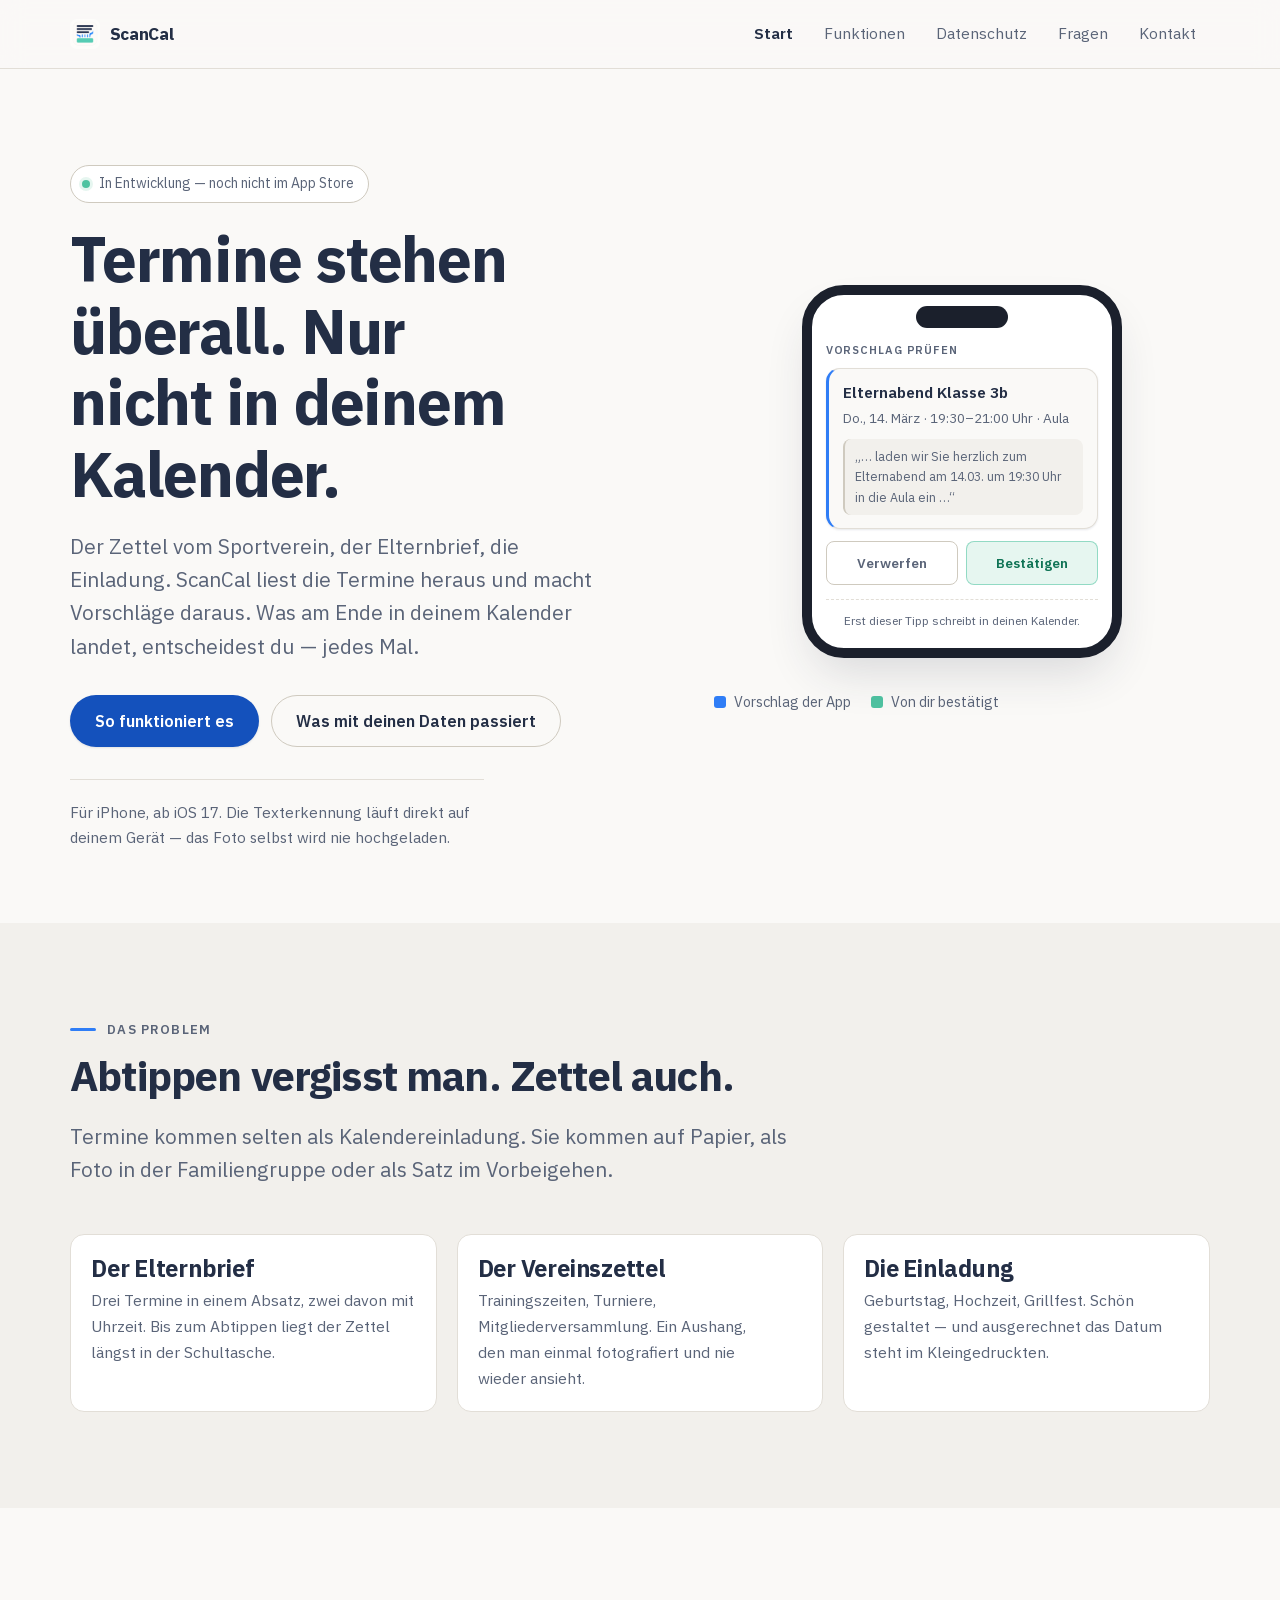
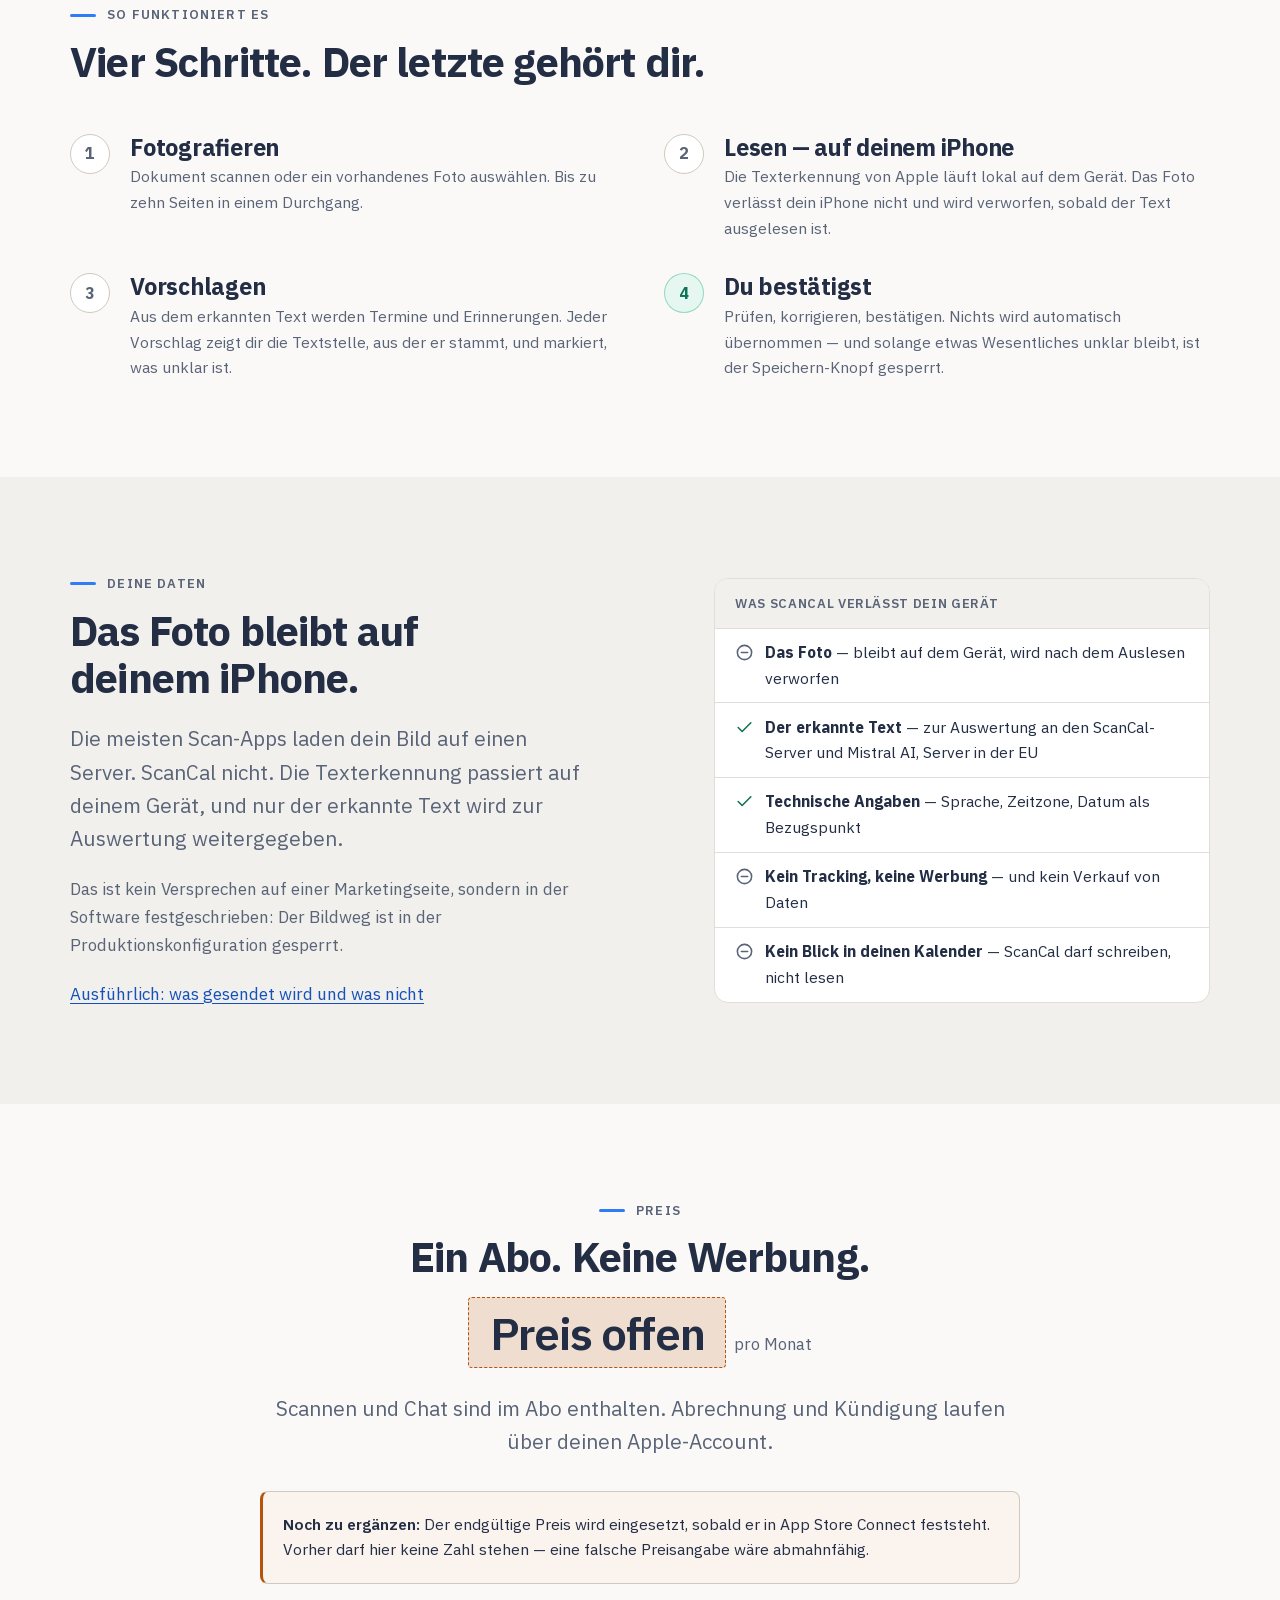
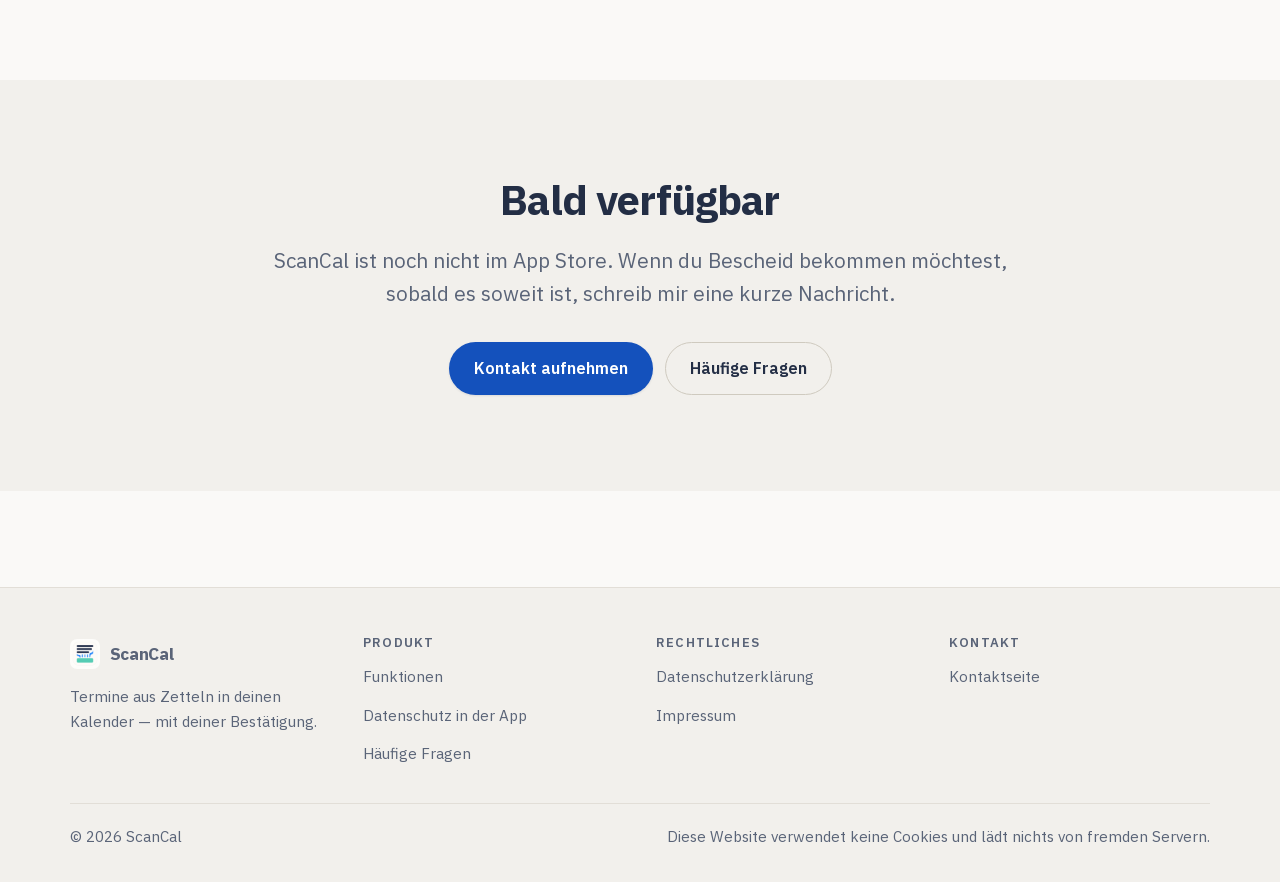
==== index.html @ 50efa235 "Website für ScanCal: Produktseiten, Datenschutz, Impressum Co-Authored-By: Claude Opus 5 <noreply@an" ====
<!DOCTYPE html>
<html lang="de">
<head>
<meta charset="utf-8">
<meta name="viewport" content="width=device-width, initial-scale=1">
<title>ScanCal — Termine abfotografieren, du bestätigst</title>
<meta name="description" content="ScanCal liest Termine aus Elternbriefen, Vereinszetteln und Einladungen — und schlägt sie dir vor. In den Kalender kommt nur, was du selbst bestätigst. Das Foto verlässt dein iPhone nicht.">
<meta name="theme-color" content="#faf9f7" media="(prefers-color-scheme: light)">
<meta name="theme-color" content="#12161f" media="(prefers-color-scheme: dark)">
<link rel="canonical" href="https://luis-mah.github.io/scancal-web/">
<link rel="icon" href="assets/img/favicon-32.png" sizes="32x32">
<link rel="apple-touch-icon" href="assets/img/logo-180.png">
<link rel="preload" href="assets/fonts/ibm-plex-sans-400.woff2" as="font" type="font/woff2" crossorigin>
<link rel="preload" href="assets/fonts/ibm-plex-sans-700.woff2" as="font" type="font/woff2" crossorigin>
<link rel="stylesheet" href="assets/css/style.css">
<meta property="og:type" content="website">
<meta property="og:locale" content="de_DE">
<meta property="og:site_name" content="ScanCal">
<meta property="og:title" content="ScanCal — Termine abfotografieren, du bestätigst">
<meta property="og:description" content="Termine aus Zetteln in deinen Kalender. Die Texterkennung läuft auf deinem iPhone, das Foto verlässt das Gerät nicht.">
<meta property="og:image" content="https://luis-mah.github.io/scancal-web/assets/img/logo-512.png">
<meta name="twitter:card" content="summary">
</head>
<body>
<a class="skip-link" href="#inhalt">Zum Inhalt springen</a>

<header class="site-header">
  <div class="wrap site-header__inner">
    <a class="brand" href="index.html">
      <img src="assets/img/logo-180.png" width="30" height="30" alt="">
      ScanCal
    </a>
    <button class="nav-toggle" type="button" aria-expanded="false" aria-controls="hauptnavigation">
      <span class="visually-hidden">Menü öffnen</span>
      <svg class="icon-open" viewBox="0 0 24 24" fill="none" stroke="currentColor" stroke-width="2" stroke-linecap="round" aria-hidden="true"><path d="M4 7h16M4 12h16M4 17h16"/></svg>
      <svg class="icon-close" viewBox="0 0 24 24" fill="none" stroke="currentColor" stroke-width="2" stroke-linecap="round" aria-hidden="true"><path d="M6 6l12 12M18 6L6 18"/></svg>
    </button>
    <nav class="nav" id="hauptnavigation" aria-label="Hauptnavigation">
      <a href="index.html" aria-current="page">Start</a>
      <a href="funktionen.html">Funktionen</a>
      <a href="datenschutz-in-der-app.html">Datenschutz</a>
      <a href="faq.html">Fragen</a>
      <a href="kontakt.html">Kontakt</a>
    </nav>
  </div>
</header>

<main id="inhalt">

  <!-- Held -->
  <section class="hero">
    <div class="wrap hero__grid">
      <div>
        <p class="status"><span class="status__dot"></span> In Entwicklung — noch nicht im App&nbsp;Store</p>
        <h1>Termine stehen überall. Nur nicht in deinem Kalender.</h1>
        <p class="lede">
          Der Zettel vom Sportverein, der Elternbrief, die Einladung. ScanCal liest die
          Termine heraus und macht Vorschläge daraus. Was am Ende in deinem Kalender
          landet, entscheidest du — jedes Mal.
        </p>
        <div class="btn-row" style="margin-top: var(--space-md);">
          <a class="btn btn--primary" href="funktionen.html">So funktioniert es</a>
          <a class="btn btn--ghost" href="datenschutz-in-der-app.html">Was mit deinen Daten passiert</a>
        </div>
        <p class="hero__note">
          Für iPhone, ab iOS&nbsp;17. Die Texterkennung läuft direkt auf deinem Gerät —
          das Foto selbst wird nie hochgeladen.
        </p>
      </div>

      <!-- Gerätevorschau: als HTML gebaut, damit sie in jeder Auflösung scharf
           bleibt, im Dunkelmodus mitgeht und keine Bilddatei kostet. -->
      <div>
        <div class="device" role="img" aria-label="Vorschau der App: ScanCal schlägt den Termin „Elternabend Klasse 3b“ am 14. März um 19:30 Uhr vor. Darunter die Textstelle aus dem Dokument und zwei Schaltflächen zum Verwerfen oder Bestätigen.">
          <div class="device__notch" aria-hidden="true"></div>
          <p class="device__label">Vorschlag prüfen</p>
          <div class="suggest">
            <p class="suggest__title">Elternabend Klasse 3b</p>
            <p class="suggest__meta">Do., 14. März · 19:30–21:00 Uhr · Aula</p>
            <p class="suggest__source">„… laden wir Sie herzlich zum Elternabend am 14.03. um 19:30 Uhr in die Aula ein …“</p>
          </div>
          <div class="device__actions" aria-hidden="true">
            <span class="device__btn">Verwerfen</span>
            <span class="device__btn device__btn--confirm">Bestätigen</span>
          </div>
          <p class="device__caption">Erst dieser Tipp schreibt in deinen Kalender.</p>
        </div>

        <ul class="legend">
          <li><span class="swatch swatch--blue" aria-hidden="true"></span> Vorschlag der App</li>
          <li><span class="swatch swatch--teal" aria-hidden="true"></span> Von dir bestätigt</li>
        </ul>
      </div>
    </div>
  </section>

  <!-- Problem -->
  <section class="section section--sunken">
    <div class="wrap">
      <p class="eyebrow">Das Problem</p>
      <h2>Abtippen vergisst man. Zettel auch.</h2>
      <p class="lede" style="margin-top: var(--space-sm);">
        Termine kommen selten als Kalendereinladung. Sie kommen auf Papier, als Foto in
        der Familiengruppe oder als Satz im Vorbeigehen.
      </p>

      <div class="grid reveal" style="margin-top: var(--space-lg);">
        <article class="card">
          <h3>Der Elternbrief</h3>
          <p>Drei Termine in einem Absatz, zwei davon mit Uhrzeit. Bis zum Abtippen liegt der Zettel längst in der Schultasche.</p>
        </article>
        <article class="card">
          <h3>Der Vereinszettel</h3>
          <p>Trainingszeiten, Turniere, Mitgliederversammlung. Ein Aushang, den man einmal fotografiert und nie wieder ansieht.</p>
        </article>
        <article class="card">
          <h3>Die Einladung</h3>
          <p>Geburtstag, Hochzeit, Grillfest. Schön gestaltet — und ausgerechnet das Datum steht im Kleingedruckten.</p>
        </article>
      </div>
    </div>
  </section>

  <!-- Ablauf -->
  <section class="section">
    <div class="wrap">
      <p class="eyebrow">So funktioniert es</p>
      <h2>Vier Schritte. Der letzte gehört dir.</h2>

      <ol class="steps reveal" style="margin-top: var(--space-lg);">
        <li>
          <div>
            <h3>Fotografieren</h3>
            <p>Dokument scannen oder ein vorhandenes Foto auswählen. Bis zu zehn Seiten in einem Durchgang.</p>
          </div>
        </li>
        <li>
          <div>
            <h3>Lesen — auf deinem iPhone</h3>
            <p>Die Texterkennung von Apple läuft lokal auf dem Gerät. Das Foto verlässt dein iPhone nicht und wird verworfen, sobald der Text ausgelesen ist.</p>
          </div>
        </li>
        <li>
          <div>
            <h3>Vorschlagen</h3>
            <p>Aus dem erkannten Text werden Termine und Erinnerungen. Jeder Vorschlag zeigt dir die Textstelle, aus der er stammt, und markiert, was unklar ist.</p>
          </div>
        </li>
        <li>
          <div>
            <h3>Du bestätigst</h3>
            <p>Prüfen, korrigieren, bestätigen. Nichts wird automatisch übernommen — und solange etwas Wesentliches unklar bleibt, ist der Speichern-Knopf gesperrt.</p>
          </div>
        </li>
      </ol>
    </div>
  </section>

  <!-- Datenschutz-Kern -->
  <section class="section section--sunken">
    <div class="wrap hero__grid">
      <div>
        <p class="eyebrow">Deine Daten</p>
        <h2>Das Foto bleibt auf deinem iPhone.</h2>
        <div class="stack" style="margin-top: var(--space-sm);">
          <p class="lede">
            Die meisten Scan-Apps laden dein Bild auf einen Server. ScanCal nicht. Die
            Texterkennung passiert auf deinem Gerät, und nur der erkannte Text wird zur
            Auswertung weitergegeben.
          </p>
          <p style="color: var(--ink-soft);">
            Das ist kein Versprechen auf einer Marketingseite, sondern in der Software
            festgeschrieben: Der Bildweg ist in der Produktionskonfiguration gesperrt.
          </p>
          <p><a href="datenschutz-in-der-app.html">Ausführlich: was gesendet wird und was nicht</a></p>
        </div>
      </div>

      <div class="datalist reveal">
        <p class="datalist__head">Was ScanCal verlässt dein Gerät</p>
        <ul>
          <li><svg class="no" viewBox="0 0 24 24" fill="none" stroke="currentColor" stroke-width="2" stroke-linecap="round" aria-hidden="true"><circle cx="12" cy="12" r="9"/><path d="M8 12h8"/></svg>
            <span><strong>Das Foto</strong> — bleibt auf dem Gerät, wird nach dem Auslesen verworfen</span></li>
          <li><svg class="yes" viewBox="0 0 24 24" fill="none" stroke="currentColor" stroke-width="2" stroke-linecap="round" stroke-linejoin="round" aria-hidden="true"><path d="M20 6L9 17l-5-5"/></svg>
            <span><strong>Der erkannte Text</strong> — zur Auswertung an den ScanCal-Server und Mistral&nbsp;AI, Server in der EU</span></li>
          <li><svg class="yes" viewBox="0 0 24 24" fill="none" stroke="currentColor" stroke-width="2" stroke-linecap="round" stroke-linejoin="round" aria-hidden="true"><path d="M20 6L9 17l-5-5"/></svg>
            <span><strong>Technische Angaben</strong> — Sprache, Zeitzone, Datum als Bezugspunkt</span></li>
          <li><svg class="no" viewBox="0 0 24 24" fill="none" stroke="currentColor" stroke-width="2" stroke-linecap="round" aria-hidden="true"><circle cx="12" cy="12" r="9"/><path d="M8 12h8"/></svg>
            <span><strong>Kein Tracking, keine Werbung</strong> — und kein Verkauf von Daten</span></li>
          <li><svg class="no" viewBox="0 0 24 24" fill="none" stroke="currentColor" stroke-width="2" stroke-linecap="round" aria-hidden="true"><circle cx="12" cy="12" r="9"/><path d="M8 12h8"/></svg>
            <span><strong>Kein Blick in deinen Kalender</strong> — ScanCal darf schreiben, nicht lesen</span></li>
        </ul>
      </div>
    </div>
  </section>

  <!-- Preis -->
  <section class="section">
    <div class="wrap wrap--narrow" style="text-align: center;">
      <p class="eyebrow" style="justify-content: center;">Preis</p>
      <h2>Ein Abo. Keine Werbung.</h2>
      <div class="price" style="justify-content: center;">
        <span class="price__amount"><span class="ph">Preis&nbsp;offen</span></span>
        <span class="price__period">pro Monat</span>
      </div>
      <p class="lede" style="margin-inline: auto;">
        Scannen und Chat sind im Abo enthalten. Abrechnung und Kündigung laufen über
        deinen Apple-Account.
      </p>
      <div class="callout callout--todo" style="margin-top: var(--space-md); text-align: left;">
        <strong>Noch zu ergänzen:</strong> Der endgültige Preis wird eingesetzt, sobald er
        in App&nbsp;Store Connect feststeht. Vorher darf hier keine Zahl stehen —
        eine falsche Preisangabe wäre abmahnfähig.
      </div>
    </div>
  </section>

  <!-- Abschluss -->
  <section class="section section--sunken">
    <div class="wrap wrap--narrow" style="text-align: center;">
      <h2>Bald verfügbar</h2>
      <p class="lede" style="margin: var(--space-sm) auto 0;">
        ScanCal ist noch nicht im App&nbsp;Store. Wenn du Bescheid bekommen möchtest,
        sobald es soweit ist, schreib mir eine kurze Nachricht.
      </p>
      <div class="btn-row" style="justify-content: center; margin-top: var(--space-md);">
        <a class="btn btn--primary" href="kontakt.html">Kontakt aufnehmen</a>
        <a class="btn btn--ghost" href="faq.html">Häufige Fragen</a>
      </div>
    </div>
  </section>

</main>

<footer class="site-footer">
  <div class="wrap">
    <div class="site-footer__grid">
      <div>
        <a class="brand" href="index.html">
          <img src="assets/img/logo-180.png" width="30" height="30" alt="">
          ScanCal
        </a>
        <p style="margin-top: var(--space-2xs); color: var(--ink-soft); max-width: 32ch;">
          Termine aus Zetteln in deinen Kalender — mit deiner Bestätigung.
        </p>
      </div>
      <div>
        <h2>Produkt</h2>
        <ul>
          <li><a href="funktionen.html">Funktionen</a></li>
          <li><a href="datenschutz-in-der-app.html">Datenschutz in der App</a></li>
          <li><a href="faq.html">Häufige Fragen</a></li>
        </ul>
      </div>
      <div>
        <h2>Rechtliches</h2>
        <ul>
          <li><a href="datenschutz.html">Datenschutzerklärung</a></li>
          <li><a href="impressum.html">Impressum</a></li>
        </ul>
      </div>
      <div>
        <h2>Kontakt</h2>
        <ul>
          <li><a href="kontakt.html">Kontaktseite</a></li>
        </ul>
      </div>
    </div>
    <div class="site-footer__base">
      <p>© 2026 ScanCal</p>
      <p>Diese Website verwendet keine Cookies und lädt nichts von fremden Servern.</p>
    </div>
  </div>
</footer>

<script src="assets/js/site.js" defer></script>
</body>
</html>
---- assets/css/style.css ----
/* ==========================================================================
   ScanCal — Designsystem
   --------------------------------------------------------------------------
   Farben stammen aus dem App-Icon, nicht aus einer generischen Palette:
   Papierweiß, Tinten-Navy, Scan-Blau, Bestätigt-Türkis.

   Bedeutungssystem, das sich durch die ganze Seite zieht:
     BLAU   = was die Maschine vorschlägt
     TÜRKIS = was du bestätigt hast

   Alle Kontraste sind gegen WCAG 2.1 AA gerechnet. Logo-Blau (3,71:1) und
   Logo-Türkis (2,07:1) bestehen als Textfarbe NICHT — dafür gibt es die
   eigenen `-ink`-Token. Die Logo-Farben bleiben Flächen und Grafik.
   ========================================================================== */

/* --- Schrift: selbst gehostet, damit keine Anfrage an Dritte entsteht ----- */
@font-face {
  font-family: "IBM Plex Sans";
  font-style: normal;
  font-weight: 400;
  font-display: swap;
  src: url("../fonts/ibm-plex-sans-400.woff2") format("woff2");
}
@font-face {
  font-family: "IBM Plex Sans";
  font-style: normal;
  font-weight: 600;
  font-display: swap;
  src: url("../fonts/ibm-plex-sans-600.woff2") format("woff2");
}
@font-face {
  font-family: "IBM Plex Sans";
  font-style: normal;
  font-weight: 700;
  font-display: swap;
  src: url("../fonts/ibm-plex-sans-700.woff2") format("woff2");
}

/* --- Token ---------------------------------------------------------------- */
:root {
  --paper: #faf9f7;
  --paper-raised: #ffffff;
  --paper-sunken: #f2f0ec;
  --ink: #232e45;
  --ink-soft: #5a6478;
  --line: #e2ded7;
  --line-strong: #cfcabf;

  --blue: #2f7df6;
  --blue-ink: #1451bc;
  --blue-wash: #eaf1fe;
  --teal: #4fc3a1;
  --teal-ink: #0f7355;
  --teal-wash: #e6f6f0;

  --focus: #1451bc;
  --shadow-sm: 0 1px 2px rgb(35 46 69 / 0.06), 0 1px 3px rgb(35 46 69 / 0.05);
  --shadow-md: 0 4px 12px rgb(35 46 69 / 0.07), 0 2px 4px rgb(35 46 69 / 0.04);
  --shadow-lg: 0 24px 48px -12px rgb(35 46 69 / 0.16);

  /* Großzügige Abstände (Dichte 3/10) */
  --space-2xs: 0.5rem;
  --space-xs: 0.75rem;
  --space-sm: 1.25rem;
  --space-md: 2rem;
  --space-lg: 3rem;
  --space-xl: 4.5rem;
  --space-2xl: 6rem;
  --space-3xl: 8rem;

  --radius-sm: 8px;
  --radius-md: 14px;
  --radius-lg: 22px;
  --radius-full: 999px;

  --measure: 62ch;
  --container: 1140px;
  --ease: cubic-bezier(0.2, 0.6, 0.25, 1);
}

@media (prefers-color-scheme: dark) {
  :root {
    --paper: #12161f;
    --paper-raised: #1a1f2b;
    --paper-sunken: #0d1017;
    --ink: #e8eaf0;
    --ink-soft: #a2aab8;
    --line: #2a3140;
    --line-strong: #3a4356;

    --blue: #6ba5ff;
    --blue-ink: #9cc2ff;
    --blue-wash: #17263f;
    --teal: #4fc3a1;
    --teal-ink: #6fd7b8;
    --teal-wash: #102b24;

    --focus: #9cc2ff;
    --shadow-sm: 0 1px 2px rgb(0 0 0 / 0.4);
    --shadow-md: 0 4px 12px rgb(0 0 0 / 0.45);
    --shadow-lg: 0 24px 48px -12px rgb(0 0 0 / 0.6);
  }
}

/* --- Grundlagen ----------------------------------------------------------- */
*,
*::before,
*::after { box-sizing: border-box; }

html {
  -webkit-text-size-adjust: 100%;
  scroll-behavior: smooth;
  scroll-padding-top: 5.5rem;
}

body {
  margin: 0;
  background: var(--paper);
  color: var(--ink);
  font-family: "IBM Plex Sans", ui-sans-serif, system-ui, -apple-system, "Segoe UI", sans-serif;
  font-size: 1.0625rem;
  line-height: 1.65;
  font-feature-settings: "kern", "liga";
  -webkit-font-smoothing: antialiased;
  overflow-x: hidden;
}

img { max-width: 100%; height: auto; display: block; }

h1, h2, h3, h4 {
  margin: 0;
  line-height: 1.15;
  letter-spacing: -0.02em;
  font-weight: 700;
  text-wrap: balance;
  /* Deutsche Komposita wie „Datenschutzerklärung“ sind länger als eine
     schmale Spalte. Ohne Trennung entstünde waagerechtes Scrollen.
     Die Sprache steht im html-Element, daher trennt der Browser korrekt. */
  overflow-wrap: break-word;
  hyphens: auto;
}

h1 { font-size: clamp(2.25rem, 1.4rem + 3.6vw, 3.9rem); }
h2 { font-size: clamp(1.75rem, 1.2rem + 2.2vw, 2.6rem); }
h3 { font-size: clamp(1.2rem, 1.05rem + 0.7vw, 1.45rem); letter-spacing: -0.01em; }

p { margin: 0; text-wrap: pretty; }

a {
  color: var(--blue-ink);
  text-decoration-thickness: 1px;
  text-underline-offset: 0.2em;
}
a:hover { text-decoration-thickness: 2px; }

/* Sichtbarer Fokus für Tastaturbedienung — niemals entfernen. */
:focus-visible {
  outline: 3px solid var(--focus);
  outline-offset: 3px;
  border-radius: 4px;
}

::selection { background: var(--blue-wash); color: var(--ink); }

/* --- Layout --------------------------------------------------------------- */
.wrap {
  width: min(100% - 2.5rem, var(--container));
  margin-inline: auto;
}
.wrap--narrow { width: min(100% - 2.5rem, 760px); }

.section { padding-block: var(--space-2xl); }
.section--tight { padding-block: var(--space-xl); }
.section--sunken { background: var(--paper-sunken); }

.lede {
  font-size: clamp(1.125rem, 1.03rem + 0.45vw, 1.3rem);
  color: var(--ink-soft);
  max-width: var(--measure);
  line-height: 1.6;
}

.stack > * + * { margin-top: var(--space-sm); }
.stack-lg > * + * { margin-top: var(--space-md); }

/* Augenmarke: die Linien aus dem App-Icon als Abschnittsmarkierung */
.eyebrow {
  display: flex;
  align-items: center;
  gap: 0.7rem;
  font-size: 0.8125rem;
  font-weight: 600;
  letter-spacing: 0.09em;
  text-transform: uppercase;
  color: var(--ink-soft);
  margin-bottom: var(--space-xs);
}
.eyebrow::before {
  content: "";
  width: 26px;
  height: 3px;
  border-radius: 2px;
  background: var(--blue);
  flex: none;
}

/* --- Kopfzeile ------------------------------------------------------------ */
.site-header {
  position: sticky;
  top: 0;
  z-index: 50;
  background: color-mix(in srgb, var(--paper) 86%, transparent);
  backdrop-filter: saturate(1.6) blur(12px);
  border-bottom: 1px solid var(--line);
}

.site-header__inner {
  display: flex;
  align-items: center;
  justify-content: space-between;
  gap: var(--space-sm);
  min-height: 4.25rem;
}

.brand {
  display: inline-flex;
  align-items: center;
  gap: 0.6rem;
  font-weight: 700;
  font-size: 1.075rem;
  letter-spacing: -0.02em;
  color: var(--ink);
  text-decoration: none;
}
.brand img { width: 30px; height: 30px; border-radius: 7px; }

.nav { display: flex; align-items: center; gap: 0.25rem; }

.nav a {
  display: inline-flex;
  align-items: center;
  min-height: 44px;
  padding-inline: 0.85rem;
  border-radius: var(--radius-sm);
  color: var(--ink-soft);
  font-size: 0.975rem;
  font-weight: 500;
  text-decoration: none;
  transition: color 180ms var(--ease), background-color 180ms var(--ease);
}
.nav a:hover { color: var(--ink); background: var(--paper-sunken); }
.nav a[aria-current="page"] { color: var(--ink); font-weight: 600; }

.nav-toggle {
  display: none;
  align-items: center;
  justify-content: center;
  width: 44px;
  height: 44px;
  border: 1px solid var(--line-strong);
  border-radius: var(--radius-sm);
  background: transparent;
  color: var(--ink);
  cursor: pointer;
}
.nav-toggle svg { width: 22px; height: 22px; }
.nav-toggle .icon-close { display: none; }
.nav-toggle[aria-expanded="true"] .icon-close { display: block; }
.nav-toggle[aria-expanded="true"] .icon-open { display: none; }

@media (max-width: 820px) {
  .nav-toggle { display: inline-flex; }
  .nav {
    position: absolute;
    inset-inline: 0;
    top: 100%;
    flex-direction: column;
    align-items: stretch;
    gap: 0;
    padding: var(--space-2xs) 1.25rem var(--space-sm);
    background: var(--paper);
    border-bottom: 1px solid var(--line);
    box-shadow: var(--shadow-md);
  }
  .nav[hidden] { display: none; }
  .nav a { min-height: 48px; padding-inline: 0.75rem; font-size: 1.05rem; }
}

/* --- Schaltflächen -------------------------------------------------------- */
.btn {
  display: inline-flex;
  align-items: center;
  justify-content: center;
  gap: 0.5rem;
  min-height: 48px;
  padding: 0.75rem 1.5rem;
  border: 1px solid transparent;
  border-radius: var(--radius-full);
  font: inherit;
  font-weight: 600;
  font-size: 1rem;
  text-decoration: none;
  cursor: pointer;
  transition: transform 180ms var(--ease), background-color 180ms var(--ease),
              border-color 180ms var(--ease), box-shadow 180ms var(--ease);
}
.btn:active { transform: translateY(1px); }

.btn--primary {
  background: var(--blue-ink);
  color: #fff;
  box-shadow: var(--shadow-sm);
}
.btn--primary:hover {
  background: color-mix(in srgb, var(--blue-ink) 88%, #000);
  box-shadow: var(--shadow-md);
}
@media (prefers-color-scheme: dark) {
  .btn--primary { background: var(--blue); color: #0d1017; }
  .btn--primary:hover { background: color-mix(in srgb, var(--blue) 88%, #fff); }
}

.btn--ghost {
  background: transparent;
  color: var(--ink);
  border-color: var(--line-strong);
}
.btn--ghost:hover { background: var(--paper-sunken); border-color: var(--ink-soft); }

.btn-row {
  display: flex;
  flex-wrap: wrap;
  gap: var(--space-xs);
  align-items: center;
}

/* --- Statusmarke (ehrlich: noch nicht im Store) --------------------------- */
.status {
  display: inline-flex;
  align-items: center;
  gap: 0.55rem;
  padding: 0.4rem 0.9rem 0.4rem 0.7rem;
  border: 1px solid var(--line-strong);
  border-radius: var(--radius-full);
  background: var(--paper-raised);
  font-size: 0.875rem;
  font-weight: 500;
  color: var(--ink-soft);
}
.status__dot {
  width: 8px;
  height: 8px;
  border-radius: 50%;
  background: var(--teal);
  flex: none;
  box-shadow: 0 0 0 3px var(--teal-wash);
}

/* --- Held ----------------------------------------------------------------- */
.hero { padding-block: var(--space-2xl) var(--space-xl); }

.hero__grid {
  display: grid;
  gap: var(--space-xl);
  align-items: center;
}
@media (min-width: 940px) {
  .hero__grid { grid-template-columns: 1.05fr 0.95fr; gap: var(--space-2xl); }
}

.hero h1 { margin-block: var(--space-sm) var(--space-sm); }

.hero__note {
  margin-top: var(--space-md);
  padding-top: var(--space-sm);
  border-top: 1px solid var(--line);
  font-size: 0.95rem;
  color: var(--ink-soft);
  max-width: 46ch;
}

/* --- Gerätevorschau: echtes HTML statt Bilddatei -------------------------- */
.device {
  position: relative;
  width: min(320px, 100%);
  margin-inline: auto;
  border: 10px solid #1b202c;
  border-radius: 42px;
  background: var(--paper-raised);
  box-shadow: var(--shadow-lg);
  overflow: hidden;
  padding: 0.9rem 0.85rem 1.1rem;
}
@media (prefers-color-scheme: dark) {
  .device { border-color: #2c3444; }
}

.device__notch {
  width: 92px;
  height: 22px;
  margin: -0.2rem auto 0.85rem;
  border-radius: var(--radius-full);
  background: #1b202c;
}
@media (prefers-color-scheme: dark) { .device__notch { background: #2c3444; } }

.device__label {
  font-size: 0.7rem;
  font-weight: 600;
  letter-spacing: 0.08em;
  text-transform: uppercase;
  color: var(--ink-soft);
  margin-bottom: 0.5rem;
}

/* Vorschlagskarte – Blau = Maschinenvorschlag */
.suggest {
  border: 1px solid var(--line);
  border-left: 3px solid var(--blue);
  border-radius: var(--radius-md);
  background: var(--paper);
  padding: 0.85rem 0.9rem;
  box-shadow: var(--shadow-sm);
}
.suggest__title { font-weight: 600; font-size: 0.975rem; line-height: 1.35; }
.suggest__meta {
  font-size: 0.85rem;
  color: var(--ink-soft);
  margin-top: 0.2rem;
}
.suggest__source {
  margin-top: 0.6rem;
  padding: 0.45rem 0.6rem;
  border-radius: var(--radius-sm);
  background: var(--paper-sunken);
  font-size: 0.78rem;
  color: var(--ink-soft);
  border-left: 2px solid var(--line-strong);
}

.device__actions {
  display: flex;
  gap: 0.5rem;
  margin-top: 0.75rem;
}
.device__btn {
  flex: 1;
  text-align: center;
  padding: 0.6rem 0.5rem;
  border-radius: var(--radius-sm);
  font-size: 0.85rem;
  font-weight: 600;
  border: 1px solid var(--line-strong);
  color: var(--ink-soft);
}
/* Türkis = bestätigt */
.device__btn--confirm {
  background: var(--teal-wash);
  border-color: color-mix(in srgb, var(--teal) 55%, transparent);
  color: var(--teal-ink);
}

.device__caption {
  margin-top: 0.85rem;
  padding-top: 0.7rem;
  border-top: 1px dashed var(--line);
  font-size: 0.75rem;
  color: var(--ink-soft);
  text-align: center;
}

/* --- Legende zum Farbsystem ----------------------------------------------- */
.legend {
  display: flex;
  flex-wrap: wrap;
  gap: var(--space-sm);
  margin-top: var(--space-md);
  padding: 0;
  list-style: none;
}
.legend li {
  display: flex;
  align-items: center;
  gap: 0.5rem;
  font-size: 0.9rem;
  color: var(--ink-soft);
}
.legend .swatch {
  width: 12px;
  height: 12px;
  border-radius: 3px;
  flex: none;
}
.legend .swatch--blue { background: var(--blue); }
.legend .swatch--teal { background: var(--teal); }

/* --- Karten & Raster ------------------------------------------------------ */
.grid {
  display: grid;
  gap: var(--space-sm);
  grid-template-columns: repeat(auto-fit, minmax(min(100%, 270px), 1fr));
}

.card {
  padding: var(--space-sm);
  border: 1px solid var(--line);
  border-radius: var(--radius-md);
  background: var(--paper-raised);
}
.card h3 { margin-bottom: 0.4rem; }
.card p { color: var(--ink-soft); font-size: 0.975rem; }

.card__icon {
  width: 40px;
  height: 40px;
  display: grid;
  place-items: center;
  border-radius: var(--radius-sm);
  background: var(--blue-wash);
  color: var(--blue-ink);
  margin-bottom: var(--space-xs);
}
.card__icon svg { width: 21px; height: 21px; }

/* --- Ablauf in Schritten -------------------------------------------------- */
.steps {
  list-style: none;
  padding: 0;
  margin: 0;
  display: grid;
  gap: var(--space-md);
  counter-reset: step;
}
@media (min-width: 760px) {
  .steps { grid-template-columns: repeat(2, 1fr); gap: var(--space-md) var(--space-lg); }
}

.steps li {
  counter-increment: step;
  display: grid;
  grid-template-columns: auto 1fr;
  gap: var(--space-sm);
  align-items: start;
}
.steps li::before {
  content: counter(step);
  display: grid;
  place-items: center;
  width: 2.5rem;
  height: 2.5rem;
  border-radius: 50%;
  border: 1px solid var(--line-strong);
  background: var(--paper-raised);
  font-weight: 700;
  font-size: 1rem;
  font-variant-numeric: tabular-nums;
  color: var(--ink-soft);
}
/* Letzter Schritt = deine Bestätigung, deshalb türkis */
.steps li:last-child::before {
  background: var(--teal-wash);
  border-color: color-mix(in srgb, var(--teal) 55%, transparent);
  color: var(--teal-ink);
}
.steps h3 { margin-bottom: 0.25rem; }
.steps p { color: var(--ink-soft); font-size: 0.975rem; }

/* --- Datenblock: was tatsächlich gesendet wird ---------------------------- */
.datalist {
  border: 1px solid var(--line);
  border-radius: var(--radius-md);
  background: var(--paper-raised);
  overflow: hidden;
}
.datalist__head {
  padding: 0.85rem var(--space-sm);
  border-bottom: 1px solid var(--line);
  background: var(--paper-sunken);
  font-size: 0.8125rem;
  font-weight: 600;
  letter-spacing: 0.05em;
  text-transform: uppercase;
  color: var(--ink-soft);
}
.datalist ul { list-style: none; margin: 0; padding: 0; }
.datalist li {
  display: flex;
  align-items: flex-start;
  gap: 0.7rem;
  padding: 0.7rem var(--space-sm);
  font-size: 0.975rem;
}
.datalist li + li { border-top: 1px solid var(--line); }
.datalist svg { width: 19px; height: 19px; flex: none; margin-top: 0.18rem; }
.datalist .yes { color: var(--teal-ink); }
.datalist .no { color: var(--ink-soft); }

/* --- Preis ---------------------------------------------------------------- */
.price {
  display: flex;
  flex-wrap: wrap;
  align-items: baseline;
  gap: 0.5rem;
  margin-block: var(--space-xs) var(--space-sm);
}
.price__amount {
  font-size: clamp(2.25rem, 1.8rem + 2vw, 3rem);
  font-weight: 700;
  letter-spacing: -0.03em;
}
.price__period { color: var(--ink-soft); font-size: 1.05rem; }

/* --- FAQ (ohne JavaScript) ------------------------------------------------ */
.faq { border-top: 1px solid var(--line); }
.faq details {
  border-bottom: 1px solid var(--line);
}
.faq summary {
  display: flex;
  align-items: center;
  justify-content: space-between;
  gap: var(--space-sm);
  padding: var(--space-sm) 0;
  min-height: 44px;
  font-weight: 600;
  font-size: 1.05rem;
  cursor: pointer;
  list-style: none;
}
.faq summary::-webkit-details-marker { display: none; }
.faq summary::after {
  content: "";
  width: 12px;
  height: 12px;
  flex: none;
  border-right: 2px solid var(--ink-soft);
  border-bottom: 2px solid var(--ink-soft);
  transform: rotate(45deg) translate(-2px, -2px);
  transition: transform 200ms var(--ease);
}
.faq details[open] summary::after { transform: rotate(-135deg) translate(-2px, -2px); }
.faq details > div {
  padding-bottom: var(--space-sm);
  color: var(--ink-soft);
  max-width: var(--measure);
}
.faq details > div > * + * { margin-top: var(--space-xs); }

/* --- Hinweisblock (Platzhalter, rechtliche Warnungen) --------------------- */
.callout {
  padding: var(--space-sm);
  border: 1px solid var(--line-strong);
  border-left: 3px solid var(--blue);
  border-radius: var(--radius-sm);
  background: var(--paper-raised);
  font-size: 0.975rem;
}
.callout--todo {
  border-left-color: #b45309;
  background: color-mix(in srgb, #b45309 7%, var(--paper-raised));
}
@media (prefers-color-scheme: dark) {
  .callout--todo { border-left-color: #f59e0b; }
}
.callout strong { font-weight: 600; }

/* Platzhalter, die der Betreiber noch ersetzen muss.
   Kein `white-space: nowrap` — lange Platzhalter erzeugten sonst auf
   schmalen Anzeigen waagerechtes Scrollen. */
.ph {
  padding: 0.1em 0.45em;
  border-radius: 4px;
  background: color-mix(in srgb, #b45309 16%, transparent);
  border: 1px dashed #b45309;
  font-weight: 600;
  font-size: 0.95em;
  overflow-wrap: anywhere;
  hyphens: auto;
}
@media (prefers-color-scheme: dark) {
  .ph { border-color: #f59e0b; background: color-mix(in srgb, #f59e0b 20%, transparent); }
}

/* --- Rechtstexte ---------------------------------------------------------- */
.legal { max-width: var(--measure); }
.legal h2 { margin-top: var(--space-lg); font-size: clamp(1.35rem, 1.15rem + 0.8vw, 1.7rem); }
.legal h3 { margin-top: var(--space-md); font-size: 1.1rem; }
.legal p, .legal ul, .legal ol { margin-top: var(--space-xs); color: var(--ink-soft); }
.legal ul, .legal ol { padding-left: 1.3rem; }
.legal li + li { margin-top: 0.4rem; }
.legal strong { color: var(--ink); font-weight: 600; }
.legal address { font-style: normal; }
/* Kontaktadresse: eigenständiges Bedienelement, deshalb großzügig */
.contact-mail {
  display: inline-flex;
  align-items: center;
  min-height: 44px;
  font-size: 1.075rem;
  font-weight: 600;
  overflow-wrap: anywhere;
}

.toc {
  padding: var(--space-sm);
  border: 1px solid var(--line);
  border-radius: var(--radius-md);
  background: var(--paper-sunken);
}
.toc ol { margin: var(--space-2xs) 0 0; padding-left: 1.2rem; }
.toc li { margin-top: 0.1rem; }
/* Ausreichend große Ziele: als Verzeichnis sind das eigenständige
   Bedienelemente, keine Verweise mitten im Fließtext. */
.toc a {
  display: inline-flex;
  align-items: center;
  min-height: 36px;
  padding-block: 0.15rem;
}

/* --- Fußzeile ------------------------------------------------------------- */
.site-footer {
  margin-top: var(--space-2xl);
  padding-block: var(--space-lg) var(--space-md);
  border-top: 1px solid var(--line);
  background: var(--paper-sunken);
  font-size: 0.95rem;
}
.site-footer__grid {
  display: grid;
  gap: var(--space-md);
  grid-template-columns: repeat(auto-fit, minmax(min(100%, 220px), 1fr));
}
.site-footer h2 {
  font-size: 0.8125rem;
  font-weight: 600;
  letter-spacing: 0.09em;
  text-transform: uppercase;
  color: var(--ink-soft);
  margin-bottom: var(--space-2xs);
}
.site-footer ul { list-style: none; margin: 0; padding: 0; }
.site-footer li + li { margin-top: 0.15rem; }
.site-footer a {
  display: inline-flex;
  align-items: center;
  min-height: 36px;
  color: var(--ink-soft);
  text-decoration: none;
}
.site-footer a:hover { color: var(--ink); text-decoration: underline; }
.site-footer__base {
  margin-top: var(--space-md);
  padding-top: var(--space-sm);
  border-top: 1px solid var(--line);
  color: var(--ink-soft);
  display: flex;
  flex-wrap: wrap;
  gap: var(--space-xs) var(--space-sm);
  justify-content: space-between;
}

/* --- Sprunglink für Screenreader/Tastatur --------------------------------- */
.skip-link {
  position: absolute;
  left: 1rem;
  top: -100px;
  z-index: 100;
  padding: 0.75rem 1.25rem;
  border-radius: var(--radius-sm);
  background: var(--blue-ink);
  color: #fff;
  font-weight: 600;
  text-decoration: none;
  transition: top 160ms var(--ease);
}
.skip-link:focus { top: 1rem; }

.visually-hidden {
  position: absolute;
  width: 1px; height: 1px;
  padding: 0; margin: -1px;
  overflow: hidden;
  clip: rect(0 0 0 0);
  white-space: nowrap;
  border: 0;
}

/* --- Bewegung: dezent, und abschaltbar ------------------------------------ */
.reveal {
  opacity: 0;
  transform: translateY(14px);
  transition: opacity 520ms var(--ease), transform 520ms var(--ease);
}
.reveal.is-visible { opacity: 1; transform: none; }

@media (prefers-reduced-motion: reduce) {
  html { scroll-behavior: auto; }
  *, *::before, *::after {
    animation-duration: 0.01ms !important;
    animation-iteration-count: 1 !important;
    transition-duration: 0.01ms !important;
  }
  .reveal { opacity: 1; transform: none; }
}
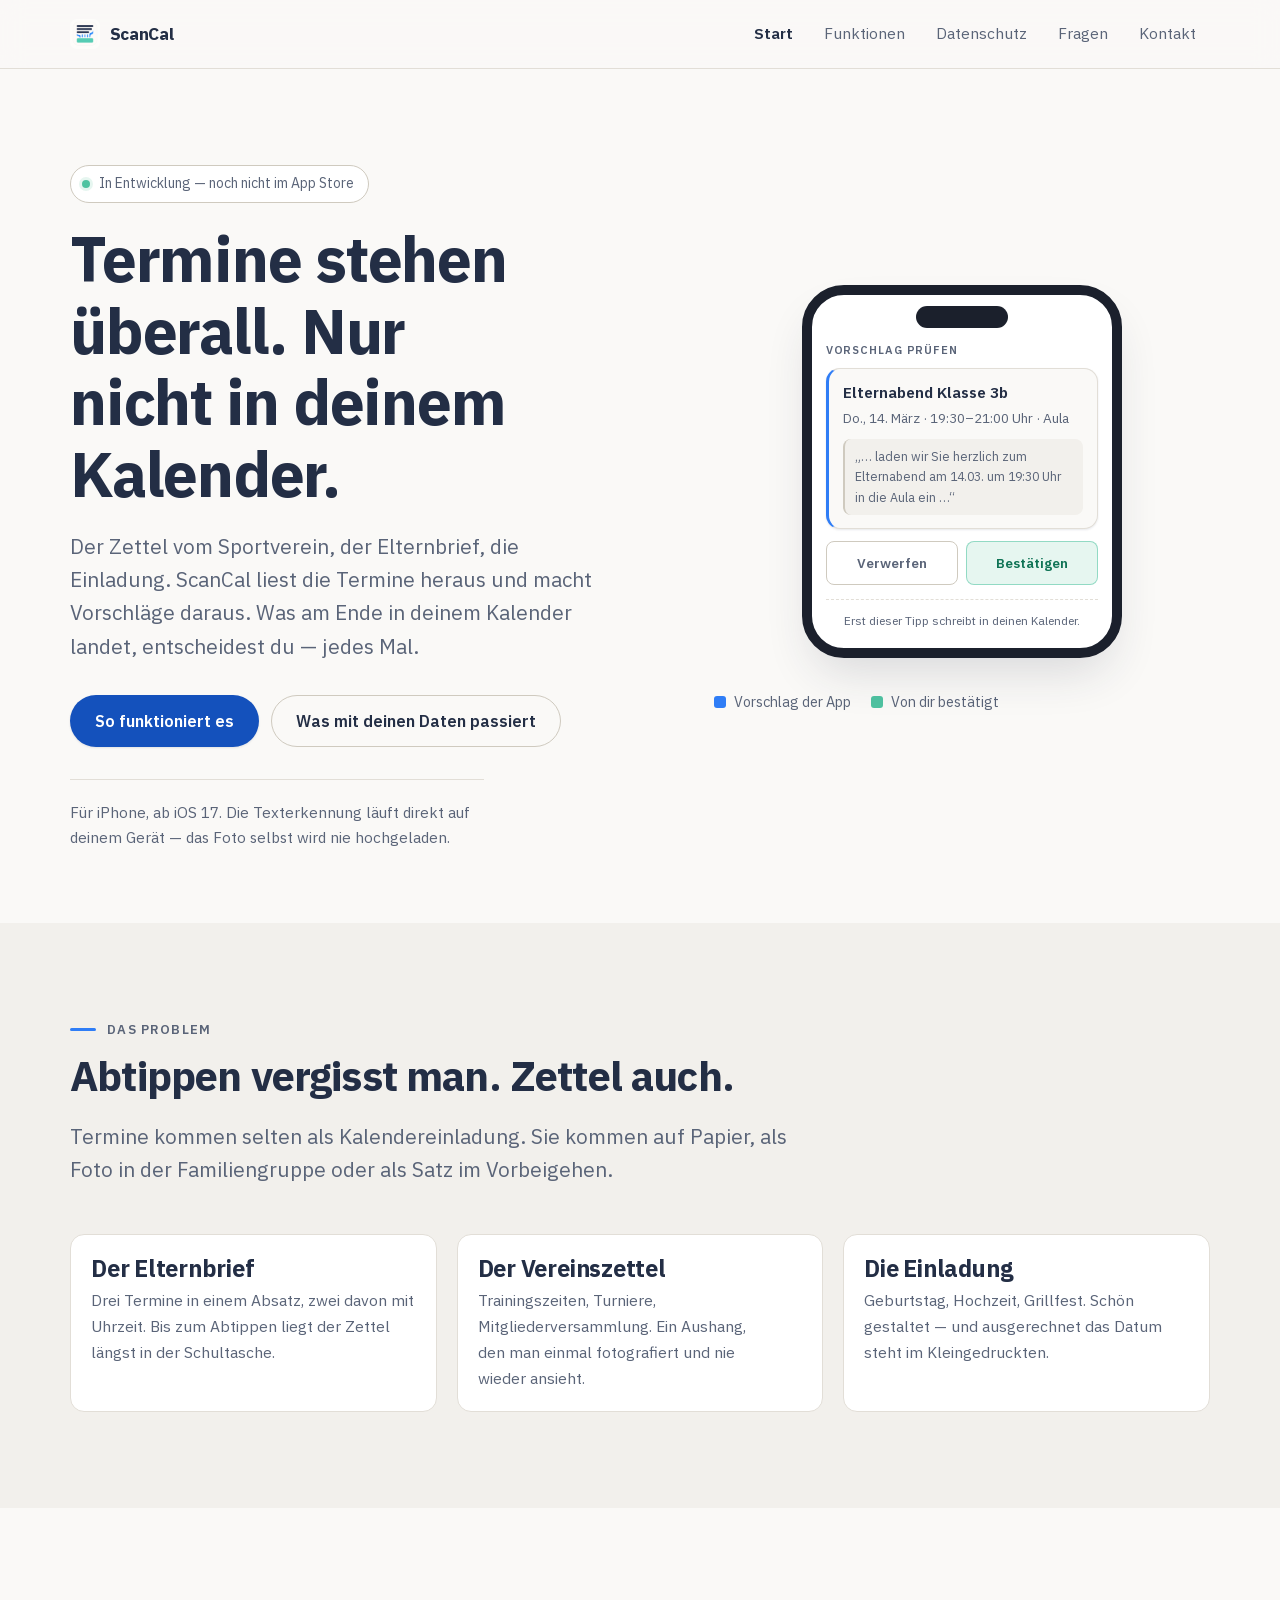
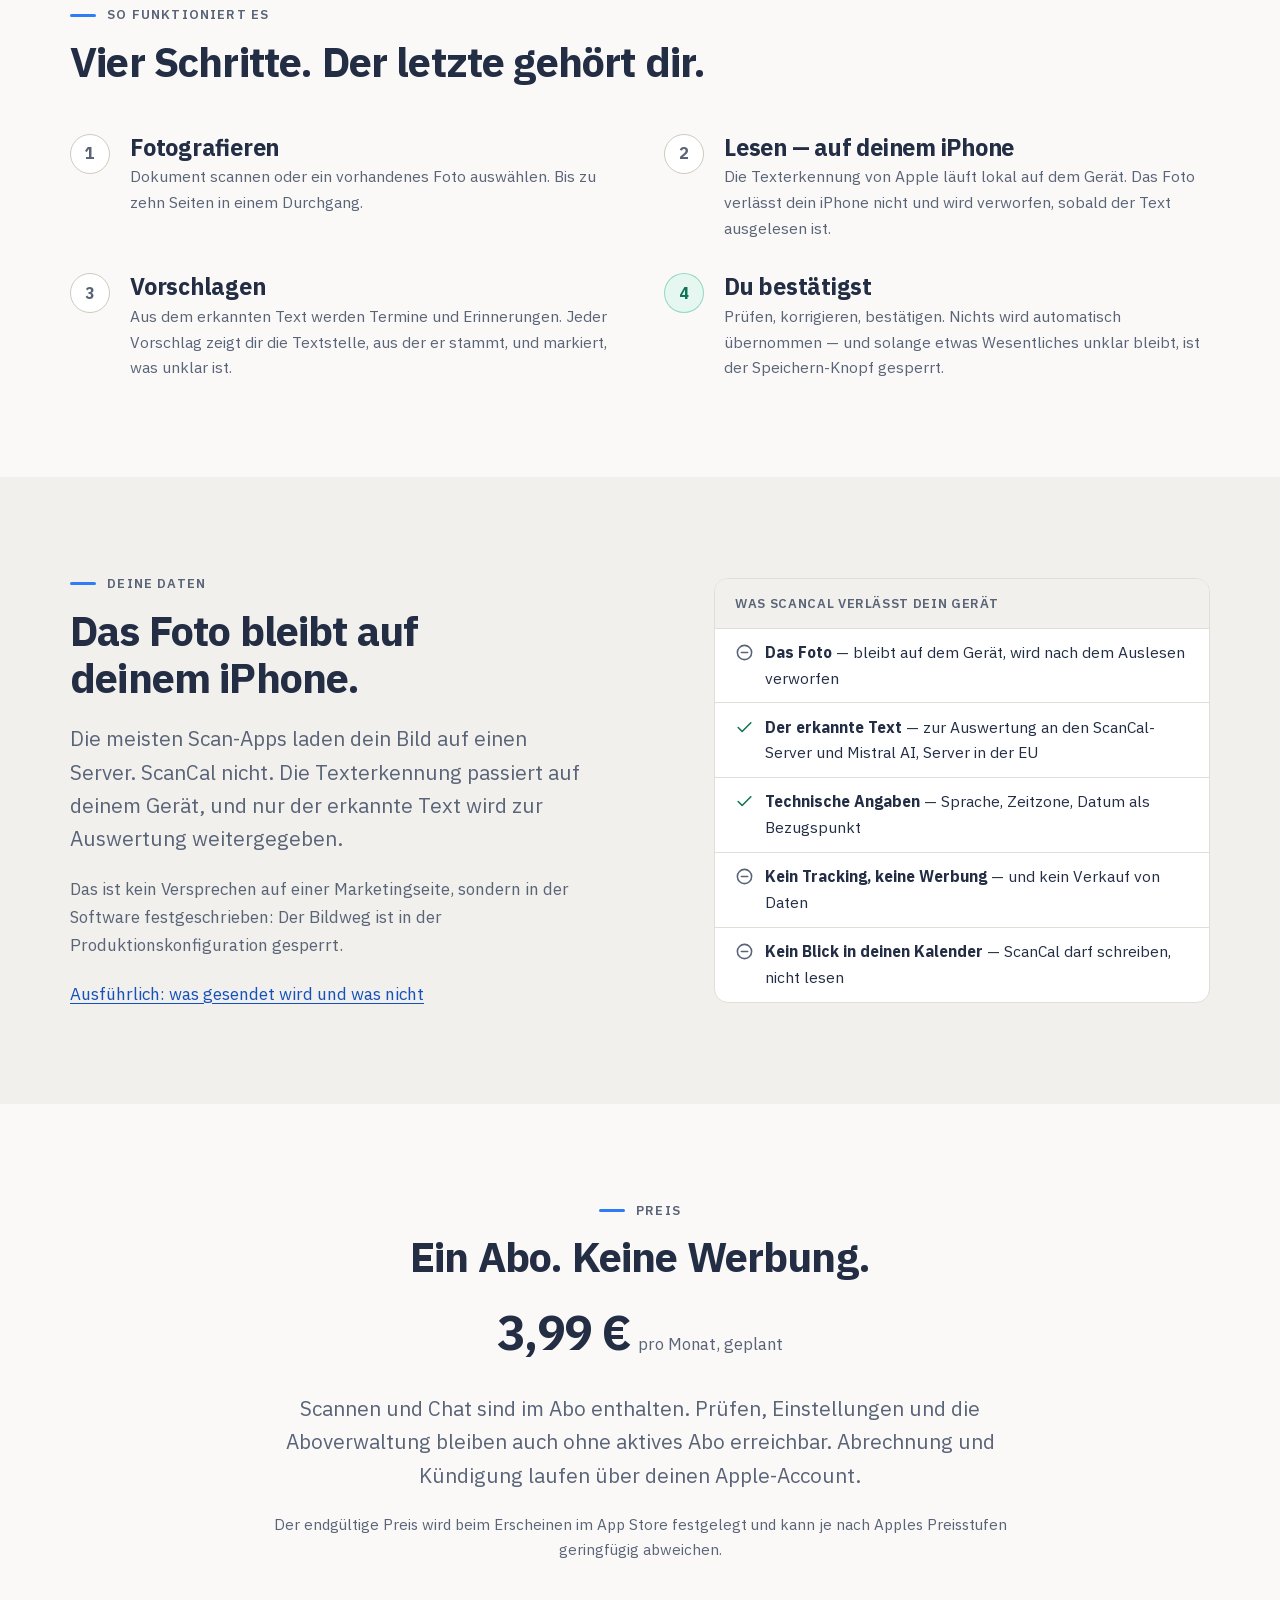
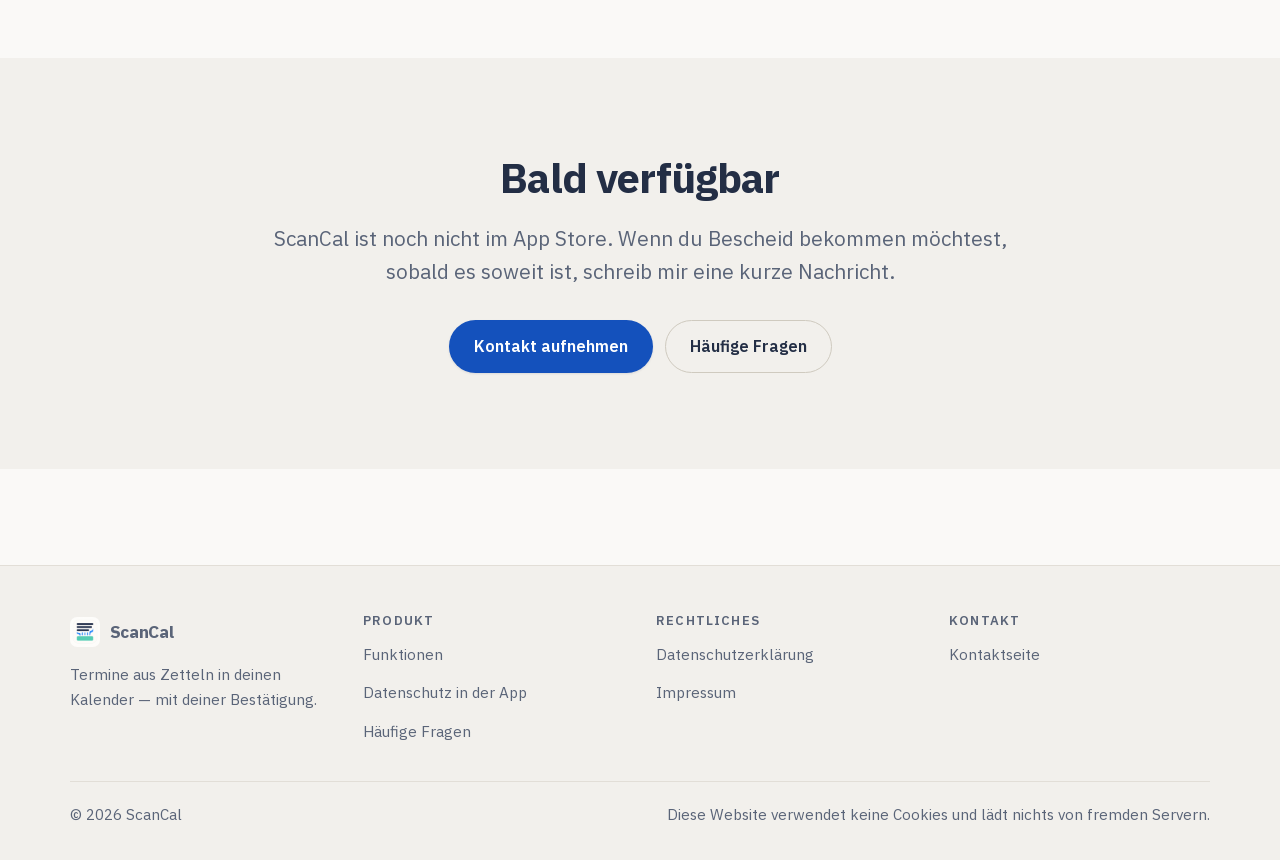
==== commit ecb1440e: "Preisangabe aktualisiert Co-Authored-By: Claude Opus 5 <noreply@anthropic.com>" ====
--- a/index.html
+++ b/index.html
@@ -200,18 +200,18 @@
       <p class="eyebrow" style="justify-content: center;">Preis</p>
       <h2>Ein Abo. Keine Werbung.</h2>
       <div class="price" style="justify-content: center;">
-        <span class="price__amount"><span class="ph">Preis&nbsp;offen</span></span>
-        <span class="price__period">pro Monat</span>
+        <span class="price__amount">3,99&nbsp;€</span>
+        <span class="price__period">pro Monat, geplant</span>
       </div>
       <p class="lede" style="margin-inline: auto;">
-        Scannen und Chat sind im Abo enthalten. Abrechnung und Kündigung laufen über
-        deinen Apple-Account.
-      </p>
-      <div class="callout callout--todo" style="margin-top: var(--space-md); text-align: left;">
-        <strong>Noch zu ergänzen:</strong> Der endgültige Preis wird eingesetzt, sobald er
-        in App&nbsp;Store Connect feststeht. Vorher darf hier keine Zahl stehen —
-        eine falsche Preisangabe wäre abmahnfähig.
-      </div>
+        Scannen und Chat sind im Abo enthalten. Prüfen, Einstellungen und die
+        Aboverwaltung bleiben auch ohne aktives Abo erreichbar. Abrechnung und Kündigung
+        laufen über deinen Apple-Account.
+      </p>
+      <p style="margin-top: var(--space-sm); color: var(--ink-soft); font-size: 0.95rem;">
+        Der endgültige Preis wird beim Erscheinen im App&nbsp;Store festgelegt und kann
+        je nach Apples Preisstufen geringfügig abweichen.
+      </p>
     </div>
   </section>
 
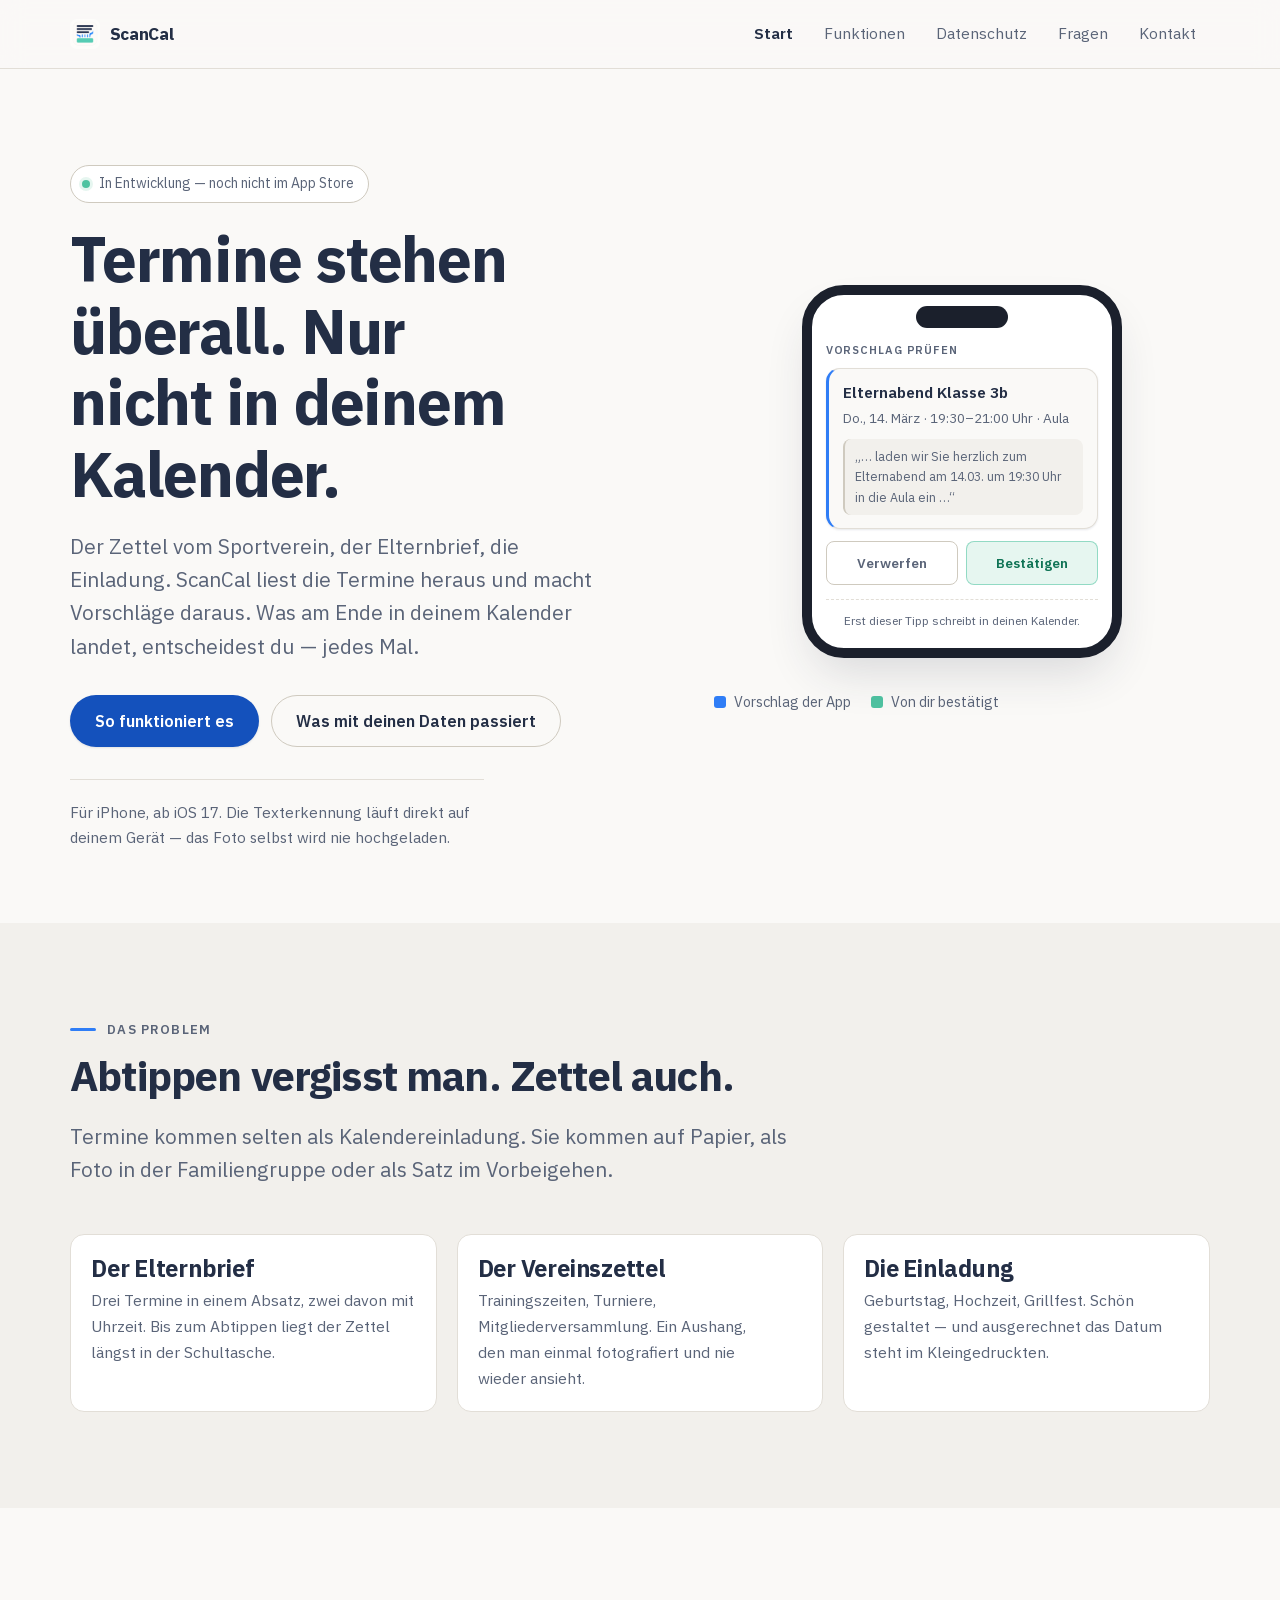
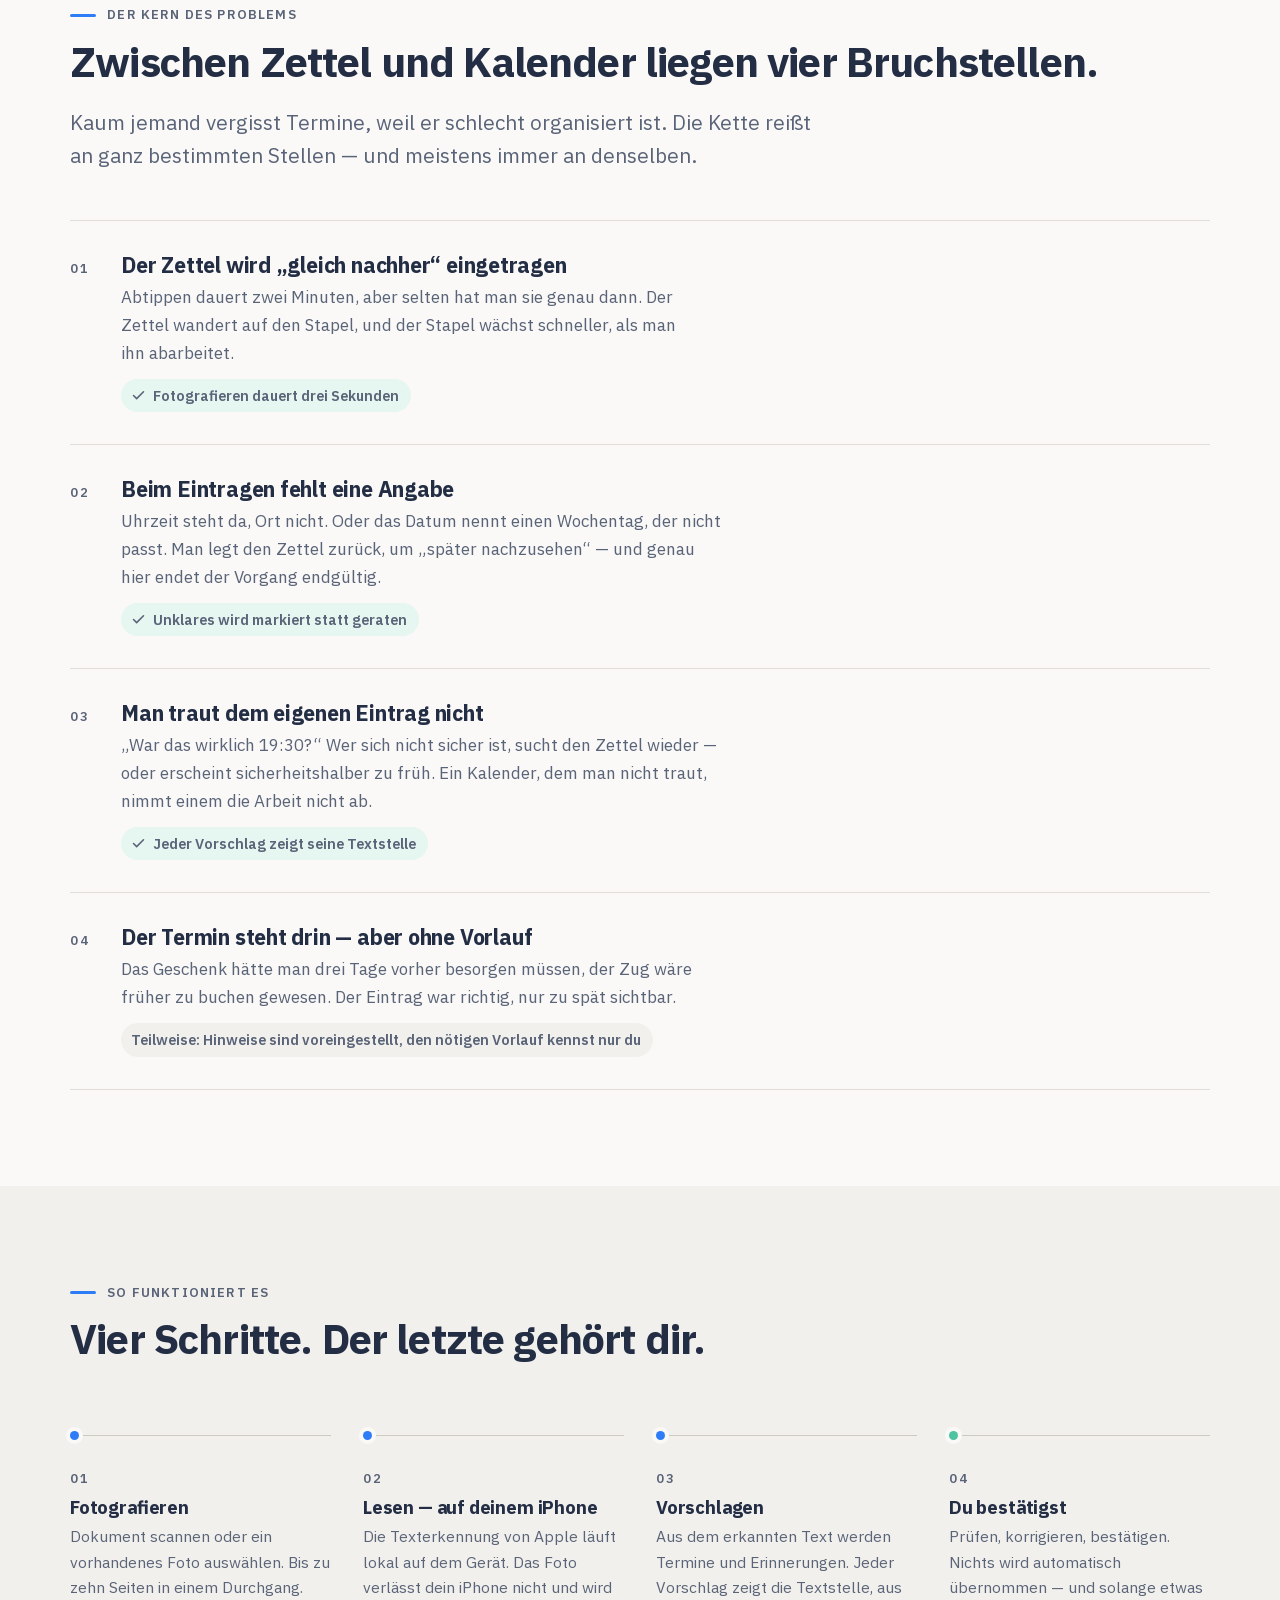
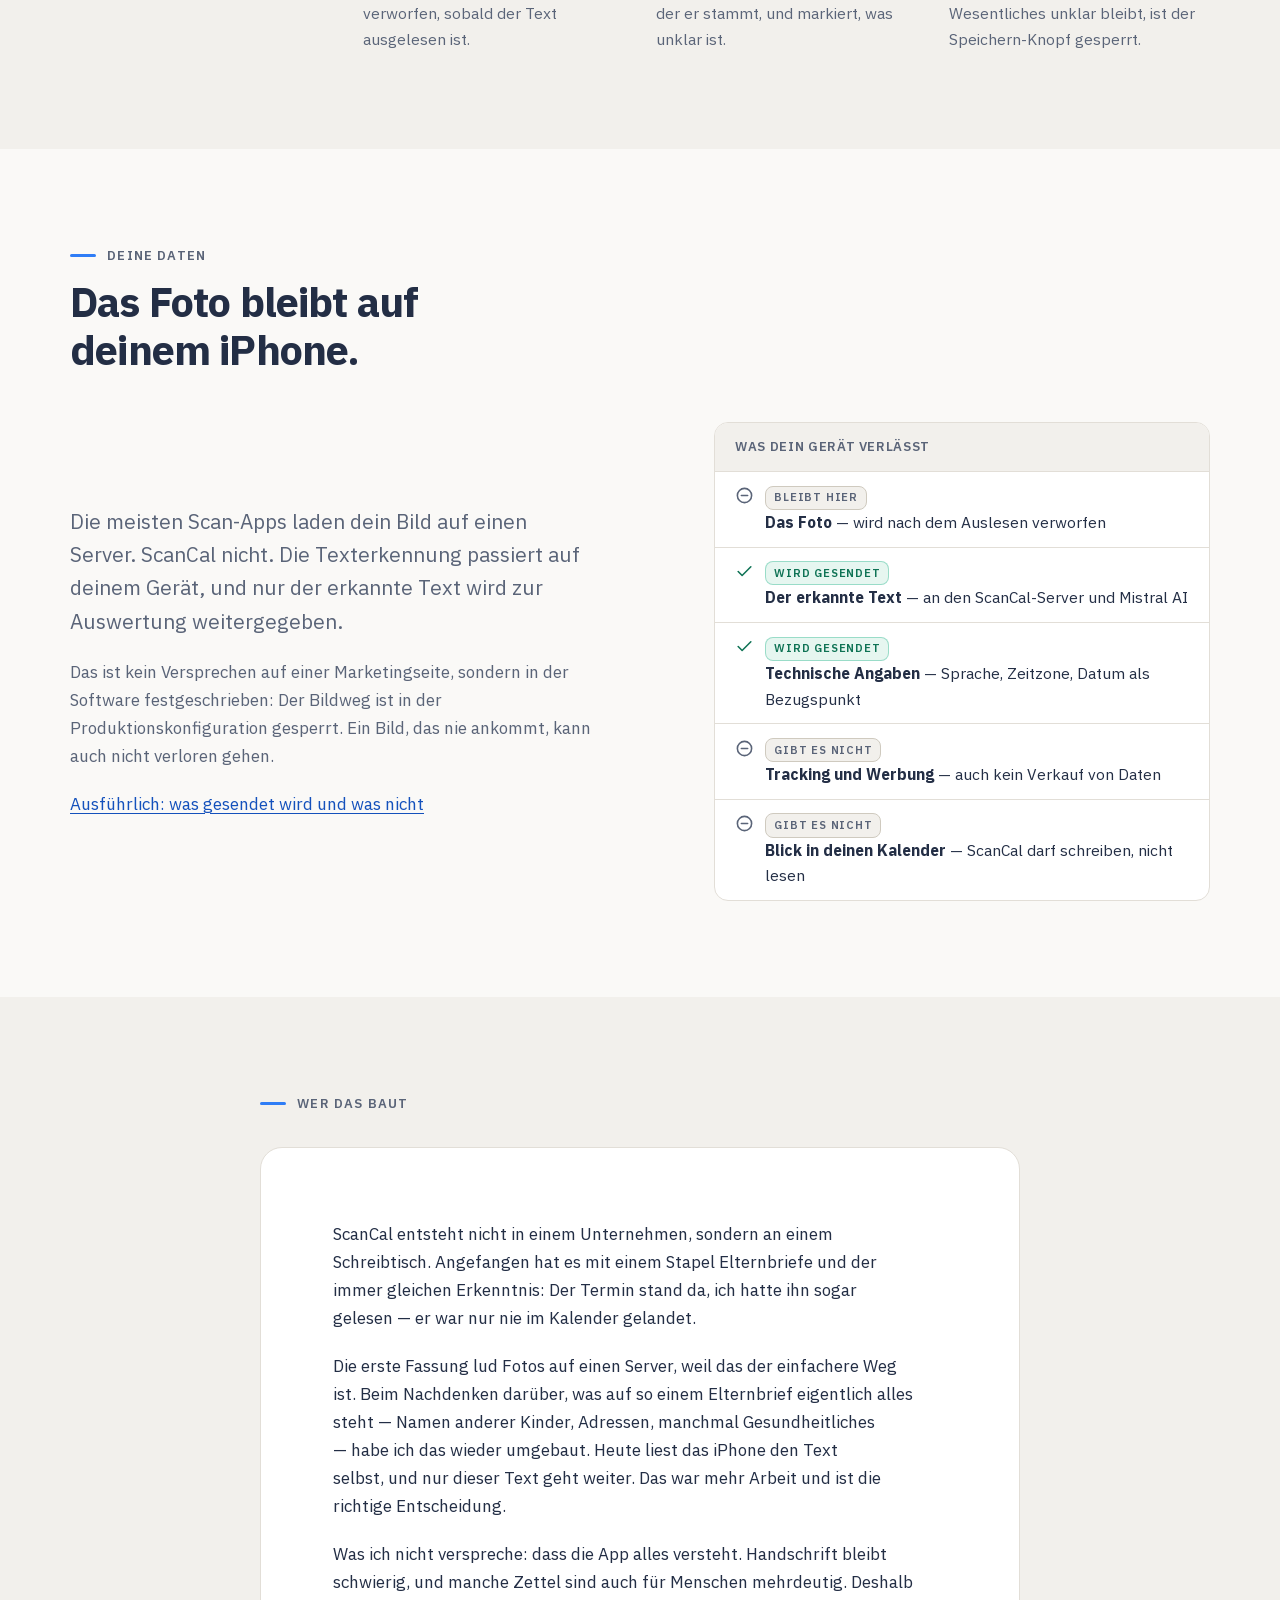
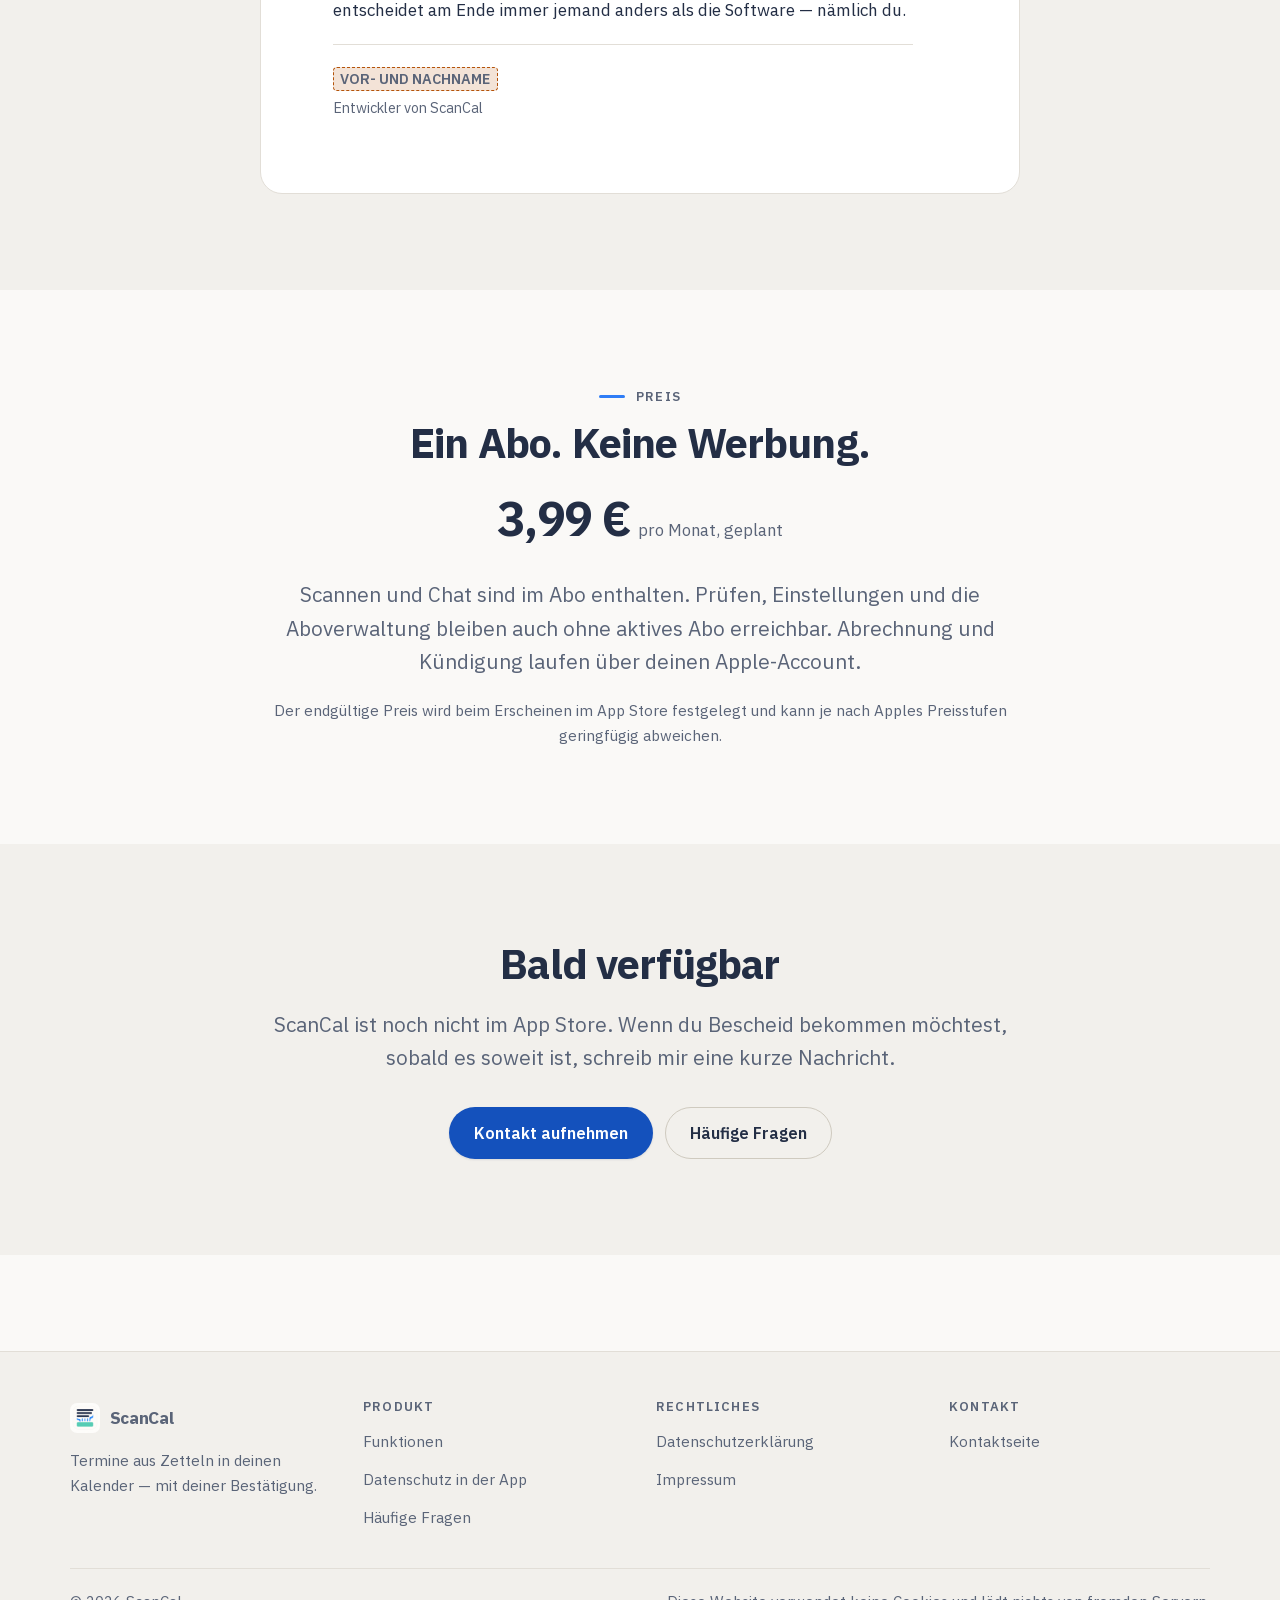
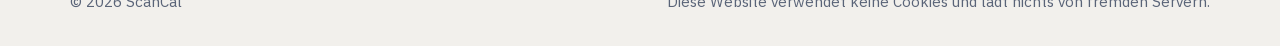
==== commit f9d8571f: "Startseite überarbeitet Co-Authored-By: Claude Opus 5 <noreply@anthropic.com>" ====
--- a/index.html
+++ b/index.html
@@ -121,48 +121,116 @@
     </div>
   </section>
 
+  <!-- Warum Termine untergehen -->
+  <section class="section" id="warum">
+    <div class="wrap">
+      <p class="eyebrow">Der Kern des Problems</p>
+      <h2>Zwischen Zettel und Kalender liegen vier Bruchstellen.</h2>
+      <p class="lede" style="margin-top: var(--space-sm);">
+        Kaum jemand vergisst Termine, weil er schlecht organisiert ist. Die Kette reißt
+        an ganz bestimmten Stellen — und meistens immer an denselben.
+      </p>
+
+      <ol class="breaks reveal" style="margin-top: var(--space-lg);">
+        <li>
+          <div>
+            <h3>Der Zettel wird „gleich nachher“ eingetragen</h3>
+            <p>
+              Abtippen dauert zwei Minuten, aber selten hat man sie genau dann. Der
+              Zettel wandert auf den Stapel, und der Stapel wächst schneller, als man
+              ihn abarbeitet.
+            </p>
+            <p class="breaks__answer">
+              <svg viewBox="0 0 24 24" fill="none" stroke="currentColor" stroke-width="2.5" stroke-linecap="round" stroke-linejoin="round" aria-hidden="true"><path d="M20 6L9 17l-5-5"/></svg>
+              Fotografieren dauert drei Sekunden
+            </p>
+          </div>
+        </li>
+        <li>
+          <div>
+            <h3>Beim Eintragen fehlt eine Angabe</h3>
+            <p>
+              Uhrzeit steht da, Ort nicht. Oder das Datum nennt einen Wochentag, der
+              nicht passt. Man legt den Zettel zurück, um „später nachzusehen“ — und
+              genau hier endet der Vorgang endgültig.
+            </p>
+            <p class="breaks__answer">
+              <svg viewBox="0 0 24 24" fill="none" stroke="currentColor" stroke-width="2.5" stroke-linecap="round" stroke-linejoin="round" aria-hidden="true"><path d="M20 6L9 17l-5-5"/></svg>
+              Unklares wird markiert statt geraten
+            </p>
+          </div>
+        </li>
+        <li>
+          <div>
+            <h3>Man traut dem eigenen Eintrag nicht</h3>
+            <p>
+              „War das wirklich 19:30?“ Wer sich nicht sicher ist, sucht den Zettel
+              wieder — oder erscheint sicherheitshalber zu früh. Ein Kalender, dem man
+              nicht traut, nimmt einem die Arbeit nicht ab.
+            </p>
+            <p class="breaks__answer">
+              <svg viewBox="0 0 24 24" fill="none" stroke="currentColor" stroke-width="2.5" stroke-linecap="round" stroke-linejoin="round" aria-hidden="true"><path d="M20 6L9 17l-5-5"/></svg>
+              Jeder Vorschlag zeigt seine Textstelle
+            </p>
+          </div>
+        </li>
+        <li>
+          <div>
+            <h3>Der Termin steht drin — aber ohne Vorlauf</h3>
+            <p>
+              Das Geschenk hätte man drei Tage vorher besorgen müssen, der Zug wäre
+              früher zu buchen gewesen. Der Eintrag war richtig, nur zu spät sichtbar.
+            </p>
+            <p class="breaks__answer breaks__answer--none">
+              Teilweise: Hinweise sind voreingestellt, den nötigen Vorlauf kennst nur du
+            </p>
+          </div>
+        </li>
+      </ol>
+    </div>
+  </section>
+
   <!-- Ablauf -->
-  <section class="section">
+  <section class="section section--sunken" id="ablauf">
     <div class="wrap">
       <p class="eyebrow">So funktioniert es</p>
       <h2>Vier Schritte. Der letzte gehört dir.</h2>
 
-      <ol class="steps reveal" style="margin-top: var(--space-lg);">
-        <li>
-          <div>
-            <h3>Fotografieren</h3>
-            <p>Dokument scannen oder ein vorhandenes Foto auswählen. Bis zu zehn Seiten in einem Durchgang.</p>
-          </div>
-        </li>
-        <li>
-          <div>
-            <h3>Lesen — auf deinem iPhone</h3>
-            <p>Die Texterkennung von Apple läuft lokal auf dem Gerät. Das Foto verlässt dein iPhone nicht und wird verworfen, sobald der Text ausgelesen ist.</p>
-          </div>
-        </li>
-        <li>
-          <div>
-            <h3>Vorschlagen</h3>
-            <p>Aus dem erkannten Text werden Termine und Erinnerungen. Jeder Vorschlag zeigt dir die Textstelle, aus der er stammt, und markiert, was unklar ist.</p>
-          </div>
-        </li>
-        <li>
-          <div>
-            <h3>Du bestätigst</h3>
-            <p>Prüfen, korrigieren, bestätigen. Nichts wird automatisch übernommen — und solange etwas Wesentliches unklar bleibt, ist der Speichern-Knopf gesperrt.</p>
-          </div>
+      <ol class="track reveal" style="margin-top: var(--space-xl);">
+        <li>
+          <span class="track__num">01</span>
+          <h3>Fotografieren</h3>
+          <p>Dokument scannen oder ein vorhandenes Foto auswählen. Bis zu zehn Seiten in einem Durchgang.</p>
+        </li>
+        <li>
+          <span class="track__num">02</span>
+          <h3>Lesen — auf deinem iPhone</h3>
+          <p>Die Texterkennung von Apple läuft lokal auf dem Gerät. Das Foto verlässt dein iPhone nicht und wird verworfen, sobald der Text ausgelesen ist.</p>
+        </li>
+        <li>
+          <span class="track__num">03</span>
+          <h3>Vorschlagen</h3>
+          <p>Aus dem erkannten Text werden Termine und Erinnerungen. Jeder Vorschlag zeigt die Textstelle, aus der er stammt, und markiert, was unklar ist.</p>
+        </li>
+        <li>
+          <span class="track__num">04</span>
+          <h3>Du bestätigst</h3>
+          <p>Prüfen, korrigieren, bestätigen. Nichts wird automatisch übernommen — und solange etwas Wesentliches unklar bleibt, ist der Speichern-Knopf gesperrt.</p>
         </li>
       </ol>
     </div>
   </section>
 
   <!-- Datenschutz-Kern -->
-  <section class="section section--sunken">
-    <div class="wrap hero__grid">
-      <div>
+  <section class="section" id="daten">
+    <div class="wrap">
+      <div style="max-width: 22ch;">
         <p class="eyebrow">Deine Daten</p>
-        <h2>Das Foto bleibt auf deinem iPhone.</h2>
-        <div class="stack" style="margin-top: var(--space-sm);">
+      </div>
+      <h2 style="max-width: 16ch;">Das Foto bleibt auf deinem iPhone.</h2>
+
+      <div class="hero__grid" style="margin-top: var(--space-lg);">
+        <div class="stack">
           <p class="lede">
             Die meisten Scan-Apps laden dein Bild auf einen Server. ScanCal nicht. Die
             Texterkennung passiert auf deinem Gerät, und nur der erkannte Text wird zur
@@ -171,25 +239,57 @@
           <p style="color: var(--ink-soft);">
             Das ist kein Versprechen auf einer Marketingseite, sondern in der Software
             festgeschrieben: Der Bildweg ist in der Produktionskonfiguration gesperrt.
+            Ein Bild, das nie ankommt, kann auch nicht verloren gehen.
           </p>
           <p><a href="datenschutz-in-der-app.html">Ausführlich: was gesendet wird und was nicht</a></p>
         </div>
-      </div>
-
-      <div class="datalist reveal">
-        <p class="datalist__head">Was ScanCal verlässt dein Gerät</p>
-        <ul>
-          <li><svg class="no" viewBox="0 0 24 24" fill="none" stroke="currentColor" stroke-width="2" stroke-linecap="round" aria-hidden="true"><circle cx="12" cy="12" r="9"/><path d="M8 12h8"/></svg>
-            <span><strong>Das Foto</strong> — bleibt auf dem Gerät, wird nach dem Auslesen verworfen</span></li>
-          <li><svg class="yes" viewBox="0 0 24 24" fill="none" stroke="currentColor" stroke-width="2" stroke-linecap="round" stroke-linejoin="round" aria-hidden="true"><path d="M20 6L9 17l-5-5"/></svg>
-            <span><strong>Der erkannte Text</strong> — zur Auswertung an den ScanCal-Server und Mistral&nbsp;AI, Server in der EU</span></li>
-          <li><svg class="yes" viewBox="0 0 24 24" fill="none" stroke="currentColor" stroke-width="2" stroke-linecap="round" stroke-linejoin="round" aria-hidden="true"><path d="M20 6L9 17l-5-5"/></svg>
-            <span><strong>Technische Angaben</strong> — Sprache, Zeitzone, Datum als Bezugspunkt</span></li>
-          <li><svg class="no" viewBox="0 0 24 24" fill="none" stroke="currentColor" stroke-width="2" stroke-linecap="round" aria-hidden="true"><circle cx="12" cy="12" r="9"/><path d="M8 12h8"/></svg>
-            <span><strong>Kein Tracking, keine Werbung</strong> — und kein Verkauf von Daten</span></li>
-          <li><svg class="no" viewBox="0 0 24 24" fill="none" stroke="currentColor" stroke-width="2" stroke-linecap="round" aria-hidden="true"><circle cx="12" cy="12" r="9"/><path d="M8 12h8"/></svg>
-            <span><strong>Kein Blick in deinen Kalender</strong> — ScanCal darf schreiben, nicht lesen</span></li>
-        </ul>
+
+        <div class="datalist reveal">
+          <p class="datalist__head">Was dein Gerät verlässt</p>
+          <ul>
+            <li><svg class="no" viewBox="0 0 24 24" fill="none" stroke="currentColor" stroke-width="2" stroke-linecap="round" aria-hidden="true"><circle cx="12" cy="12" r="9"/><path d="M8 12h8"/></svg>
+              <span><span class="tag">bleibt hier</span><br><strong>Das Foto</strong> — wird nach dem Auslesen verworfen</span></li>
+            <li><svg class="yes" viewBox="0 0 24 24" fill="none" stroke="currentColor" stroke-width="2" stroke-linecap="round" stroke-linejoin="round" aria-hidden="true"><path d="M20 6L9 17l-5-5"/></svg>
+              <span><span class="tag tag--yes">wird gesendet</span><br><strong>Der erkannte Text</strong> — an den ScanCal-Server und Mistral&nbsp;AI</span></li>
+            <li><svg class="yes" viewBox="0 0 24 24" fill="none" stroke="currentColor" stroke-width="2" stroke-linecap="round" stroke-linejoin="round" aria-hidden="true"><path d="M20 6L9 17l-5-5"/></svg>
+              <span><span class="tag tag--yes">wird gesendet</span><br><strong>Technische Angaben</strong> — Sprache, Zeitzone, Datum als Bezugspunkt</span></li>
+            <li><svg class="no" viewBox="0 0 24 24" fill="none" stroke="currentColor" stroke-width="2" stroke-linecap="round" aria-hidden="true"><circle cx="12" cy="12" r="9"/><path d="M8 12h8"/></svg>
+              <span><span class="tag">gibt es nicht</span><br><strong>Tracking und Werbung</strong> — auch kein Verkauf von Daten</span></li>
+            <li><svg class="no" viewBox="0 0 24 24" fill="none" stroke="currentColor" stroke-width="2" stroke-linecap="round" aria-hidden="true"><circle cx="12" cy="12" r="9"/><path d="M8 12h8"/></svg>
+              <span><span class="tag">gibt es nicht</span><br><strong>Blick in deinen Kalender</strong> — ScanCal darf schreiben, nicht lesen</span></li>
+          </ul>
+        </div>
+      </div>
+    </div>
+  </section>
+
+  <!-- Persönliche Notiz -->
+  <section class="section section--sunken" id="wer">
+    <div class="wrap wrap--narrow">
+      <p class="eyebrow">Wer das baut</p>
+      <div class="note reveal" style="margin-top: var(--space-md);">
+        <p>
+          ScanCal entsteht nicht in einem Unternehmen, sondern an einem Schreibtisch.
+          Angefangen hat es mit einem Stapel Elternbriefe und der immer gleichen
+          Erkenntnis: Der Termin stand da, ich hatte ihn sogar gelesen — er war nur nie
+          im Kalender gelandet.
+        </p>
+        <p>
+          Die erste Fassung lud Fotos auf einen Server, weil das der einfachere Weg ist.
+          Beim Nachdenken darüber, was auf so einem Elternbrief eigentlich alles steht —
+          Namen anderer Kinder, Adressen, manchmal Gesundheitliches — habe ich das
+          wieder umgebaut. Heute liest das iPhone den Text selbst, und nur dieser Text
+          geht weiter. Das war mehr Arbeit und ist die richtige Entscheidung.
+        </p>
+        <p>
+          Was ich nicht verspreche: dass die App alles versteht. Handschrift bleibt
+          schwierig, und manche Zettel sind auch für Menschen mehrdeutig. Deshalb
+          entscheidet am Ende immer jemand anders als die Software — nämlich du.
+        </p>
+        <p class="note__sign">
+          <strong><span class="ph">VOR- UND NACHNAME</span></strong>
+          <span>Entwickler von ScanCal</span>
+        </p>
       </div>
     </div>
   </section>
--- a/assets/css/style.css
+++ b/assets/css/style.css
@@ -565,6 +565,140 @@
 .steps h3 { margin-bottom: 0.25rem; }
 .steps p { color: var(--ink-soft); font-size: 0.975rem; }
 
+/* --- Schrittspur ----------------------------------------------------------
+   Ziffern als zurückhaltende Marken auf einer durchgehenden Haarlinie statt
+   schwerer Kreise — ruhiger und näher an redaktioneller Gestaltung.
+   -------------------------------------------------------------------------- */
+.track {
+  list-style: none;
+  margin: 0;
+  padding: 0;
+  display: grid;
+  gap: var(--space-lg) var(--space-md);
+  counter-reset: track;
+}
+@media (min-width: 700px) { .track { grid-template-columns: repeat(2, 1fr); } }
+@media (min-width: 1000px) { .track { grid-template-columns: repeat(4, 1fr); gap: var(--space-md); } }
+
+.track li {
+  counter-increment: track;
+  position: relative;
+  padding-top: var(--space-md);
+  border-top: 1px solid var(--line-strong);
+}
+/* Der Punkt sitzt auf der Linie und markiert den Schritt. */
+.track li::before {
+  content: "";
+  position: absolute;
+  top: -5px;
+  left: 0;
+  width: 9px;
+  height: 9px;
+  border-radius: 50%;
+  background: var(--blue);
+  box-shadow: 0 0 0 4px var(--paper);
+}
+/* Letzter Schritt = deine Bestätigung. */
+.track li:last-child::before { background: var(--teal); }
+
+.track__num {
+  display: block;
+  font-size: 0.8125rem;
+  font-weight: 600;
+  letter-spacing: 0.12em;
+  font-variant-numeric: tabular-nums;
+  color: var(--ink-soft);
+  margin-bottom: var(--space-2xs);
+}
+.track h3 { margin-bottom: 0.35rem; font-size: 1.15rem; }
+.track p { color: var(--ink-soft); font-size: 0.975rem; }
+
+/* --- Bruchstellen: warum Termine untergehen ------------------------------- */
+.breaks {
+  list-style: none;
+  margin: 0;
+  padding: 0;
+  display: grid;
+  gap: 0;
+  counter-reset: brk;
+}
+.breaks li {
+  counter-increment: brk;
+  display: grid;
+  grid-template-columns: auto 1fr;
+  gap: var(--space-sm) var(--space-md);
+  align-items: baseline;
+  padding-block: var(--space-md);
+  border-top: 1px solid var(--line);
+}
+.breaks li:last-child { border-bottom: 1px solid var(--line); }
+.breaks li::before {
+  content: counter(brk, decimal-leading-zero);
+  font-size: 0.8125rem;
+  font-weight: 600;
+  letter-spacing: 0.12em;
+  font-variant-numeric: tabular-nums;
+  color: var(--ink-soft);
+}
+.breaks h3 { font-size: clamp(1.15rem, 1.05rem + 0.5vw, 1.35rem); margin-bottom: 0.3rem; }
+.breaks p { color: var(--ink-soft); max-width: 60ch; }
+.breaks__answer {
+  display: inline-flex;
+  align-items: center;
+  gap: 0.45rem;
+  margin-top: var(--space-xs);
+  padding: 0.3rem 0.75rem 0.3rem 0.6rem;
+  border-radius: var(--radius-full);
+  background: var(--teal-wash);
+  color: var(--teal-ink);
+  font-size: 0.9rem;
+  font-weight: 600;
+}
+.breaks__answer svg { width: 15px; height: 15px; flex: none; }
+/* Ehrlich bleiben: was die App nicht löst, wird nicht grün eingefärbt. */
+.breaks__answer--none {
+  background: var(--paper-sunken);
+  color: var(--ink-soft);
+}
+
+/* --- Persönliche Notiz ---------------------------------------------------- */
+.note {
+  padding: var(--space-lg);
+  border: 1px solid var(--line);
+  border-radius: var(--radius-lg);
+  background: var(--paper-raised);
+}
+@media (min-width: 700px) { .note { padding: var(--space-xl); } }
+.note p { max-width: 58ch; }
+.note p + p { margin-top: var(--space-sm); }
+.note__sign {
+  margin-top: var(--space-md);
+  padding-top: var(--space-sm);
+  border-top: 1px solid var(--line);
+}
+.note__sign strong { display: block; font-size: 1.05rem; }
+.note__sign span { color: var(--ink-soft); font-size: 0.9rem; }
+
+/* --- Marke auf Datenzeilen ------------------------------------------------ */
+.tag {
+  display: inline-block;
+  padding: 0.12rem 0.5rem;
+  border-radius: var(--radius-sm);
+  border: 1px solid var(--line-strong);
+  background: var(--paper-sunken);
+  font-size: 0.7rem;
+  font-weight: 600;
+  letter-spacing: 0.07em;
+  text-transform: uppercase;
+  color: var(--ink-soft);
+  white-space: nowrap;
+}
+.tag--yes {
+  border-color: color-mix(in srgb, var(--teal) 50%, transparent);
+  background: var(--teal-wash);
+  color: var(--teal-ink);
+}
+
 /* --- Datenblock: was tatsächlich gesendet wird ---------------------------- */
 .datalist {
   border: 1px solid var(--line);
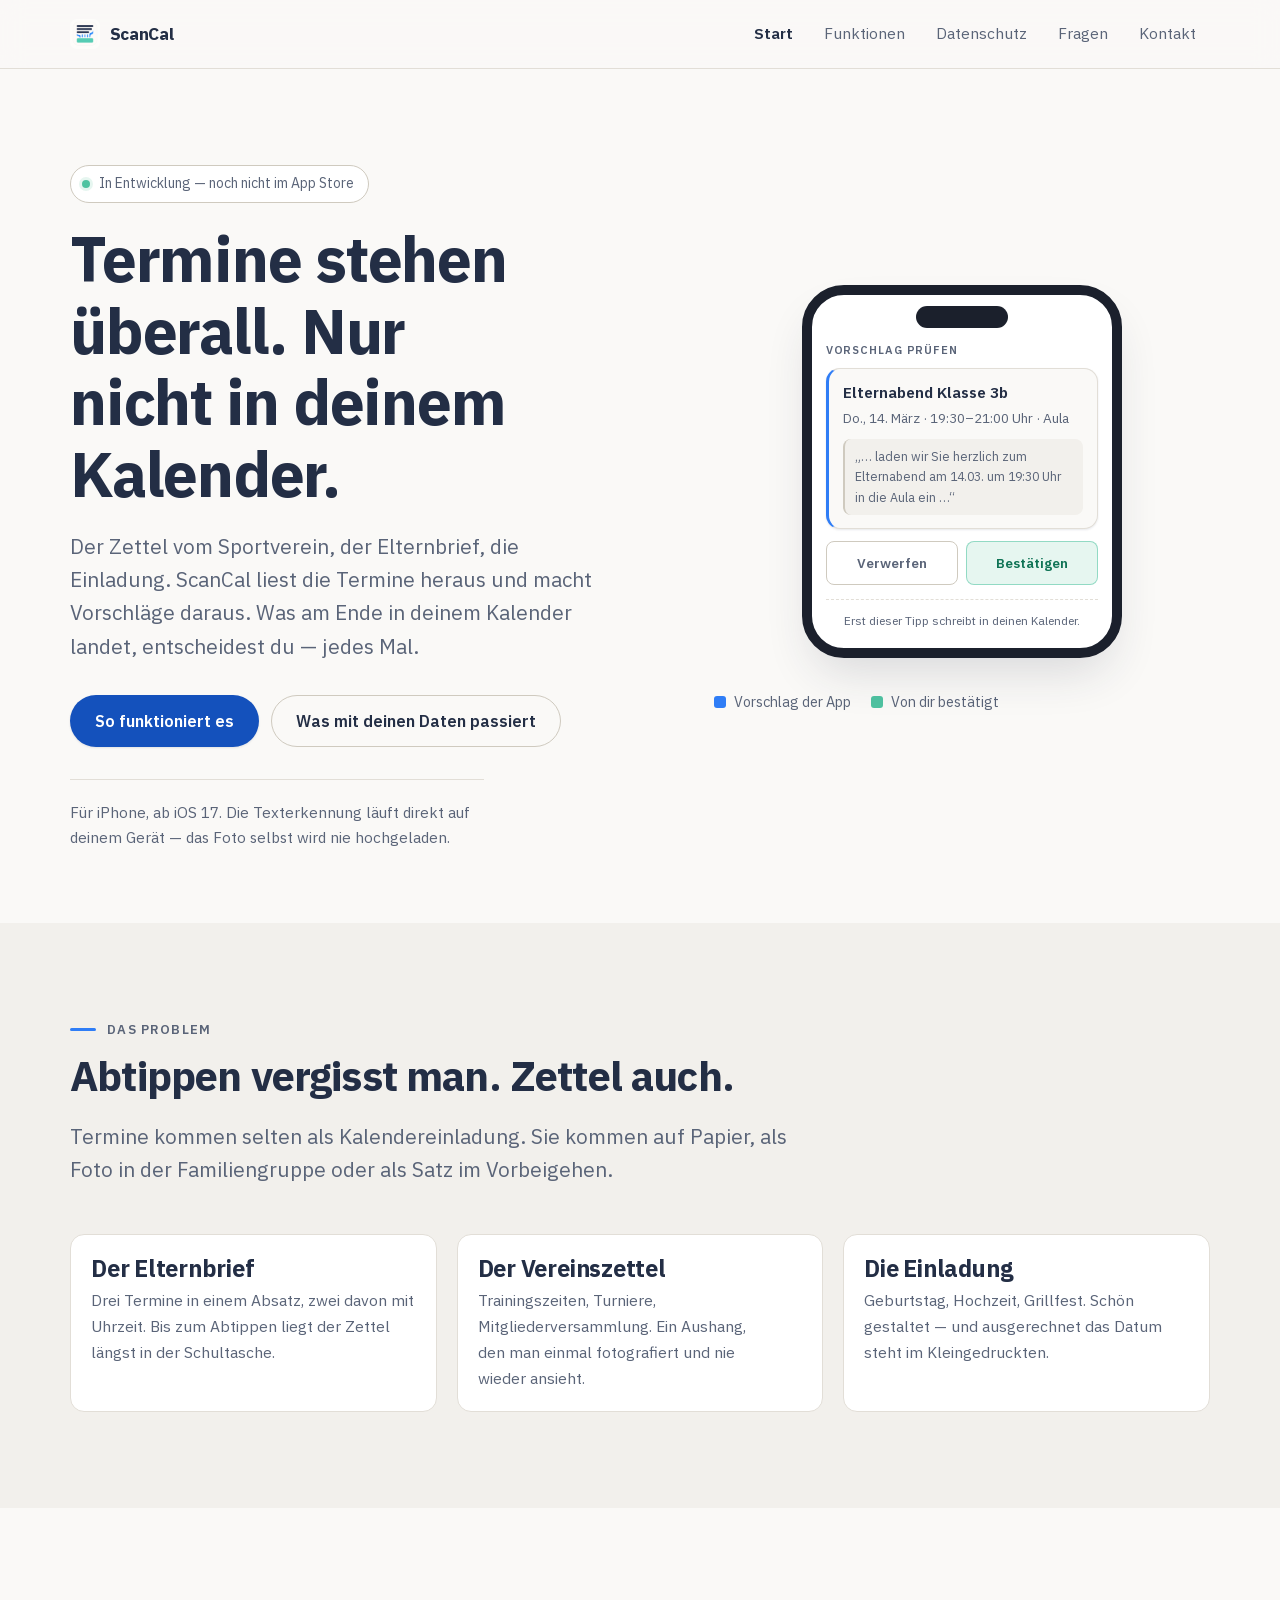
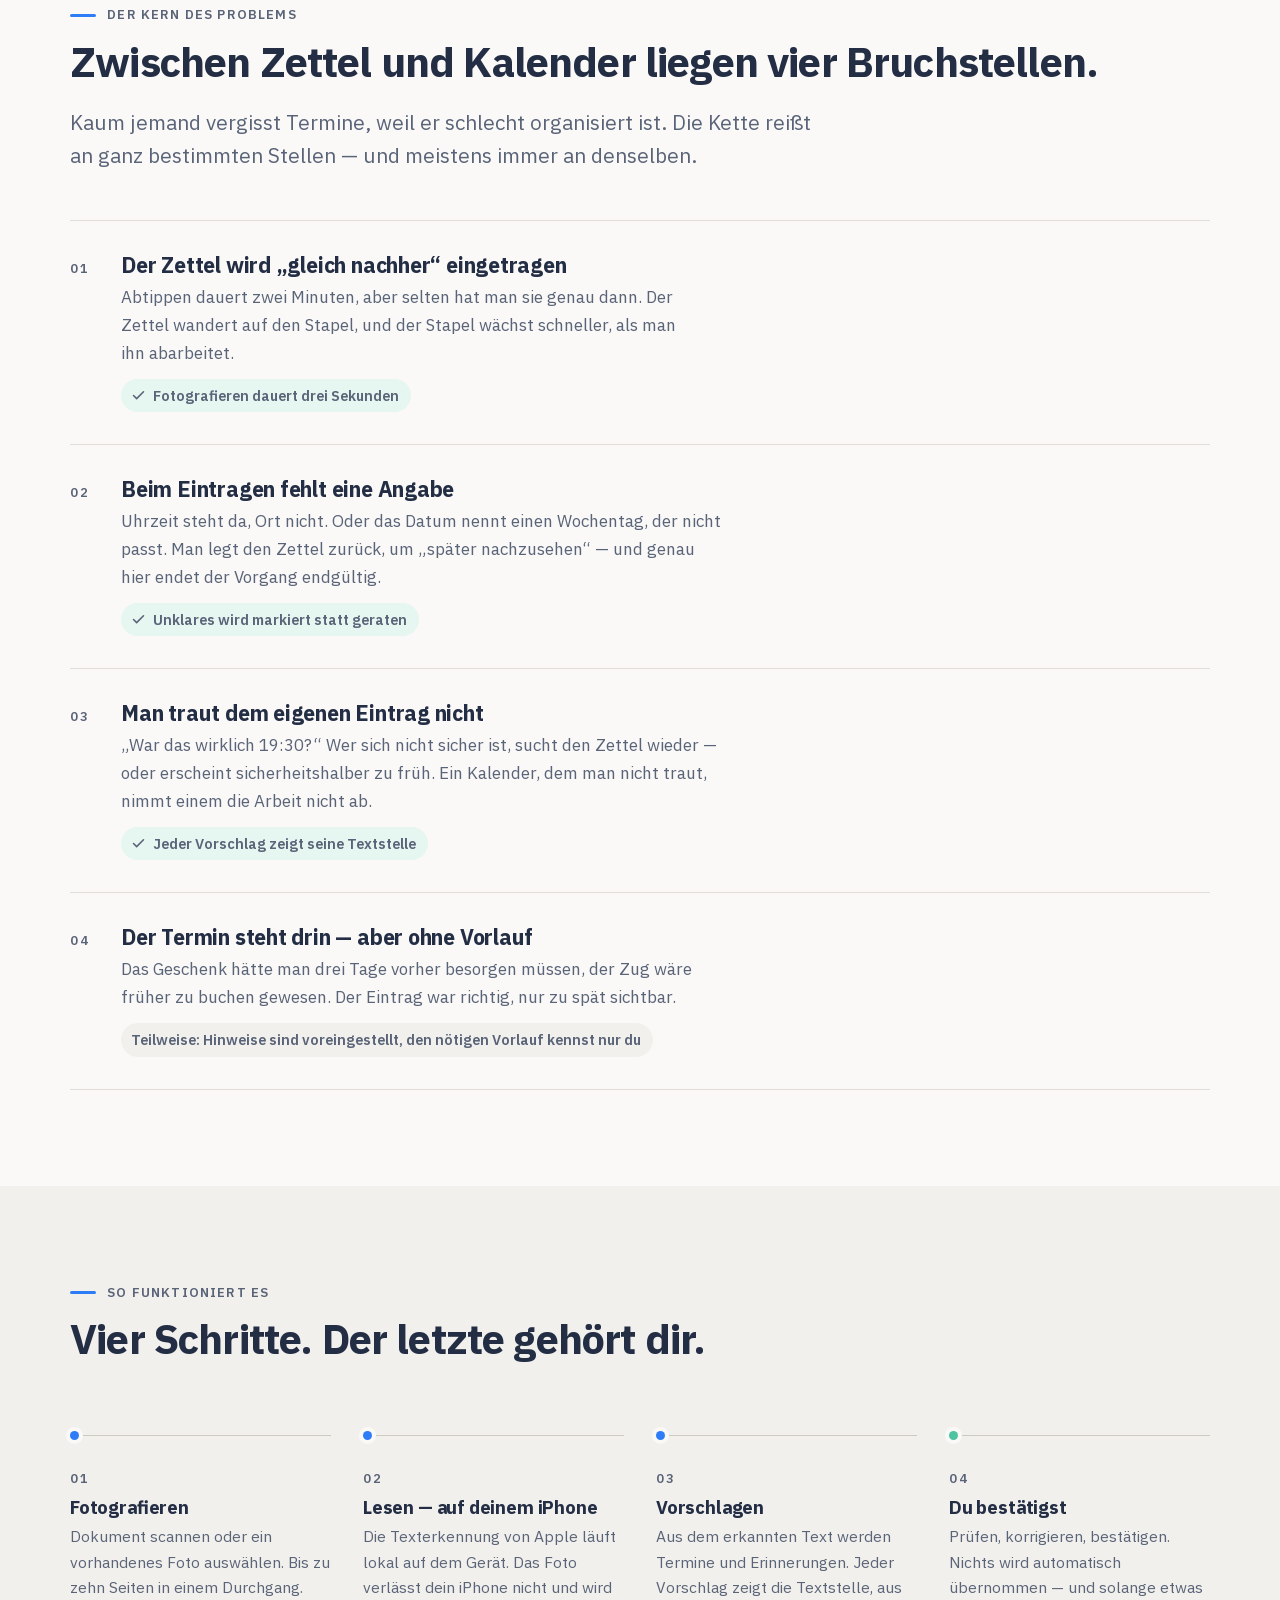
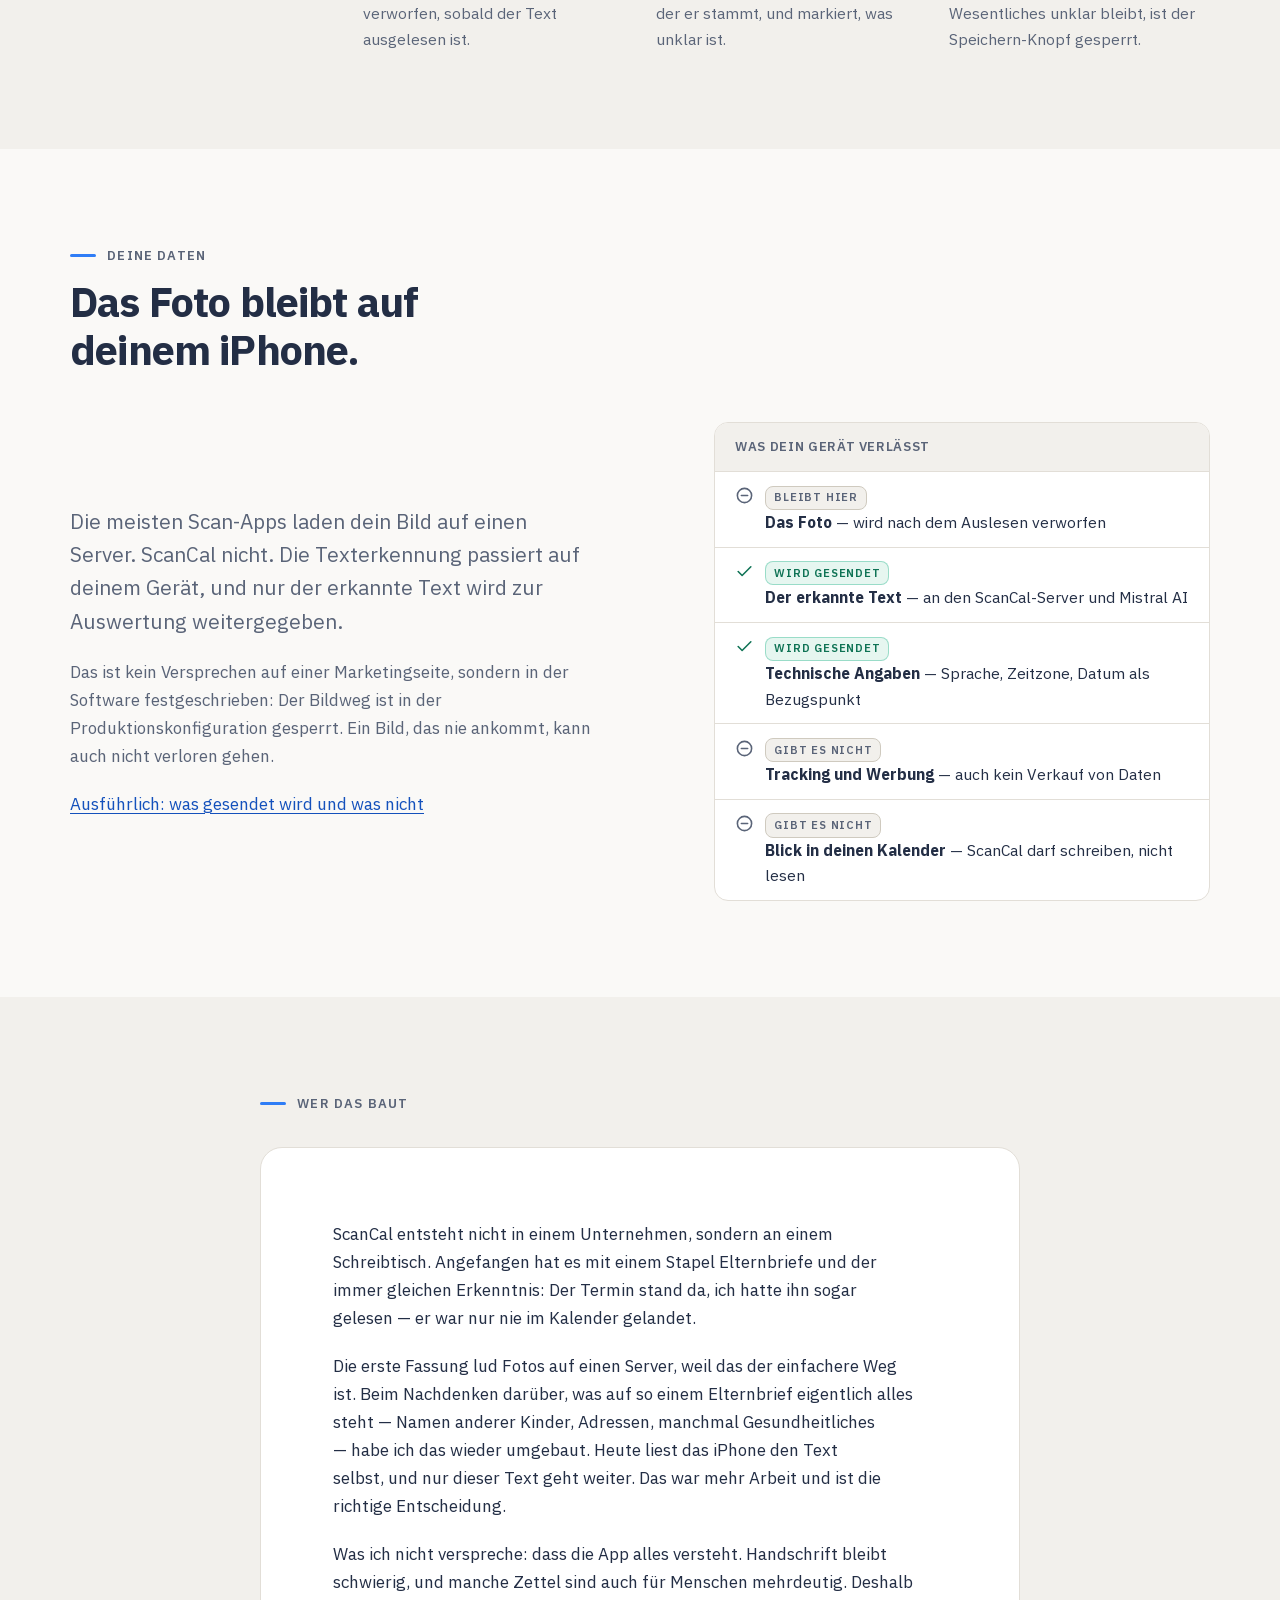
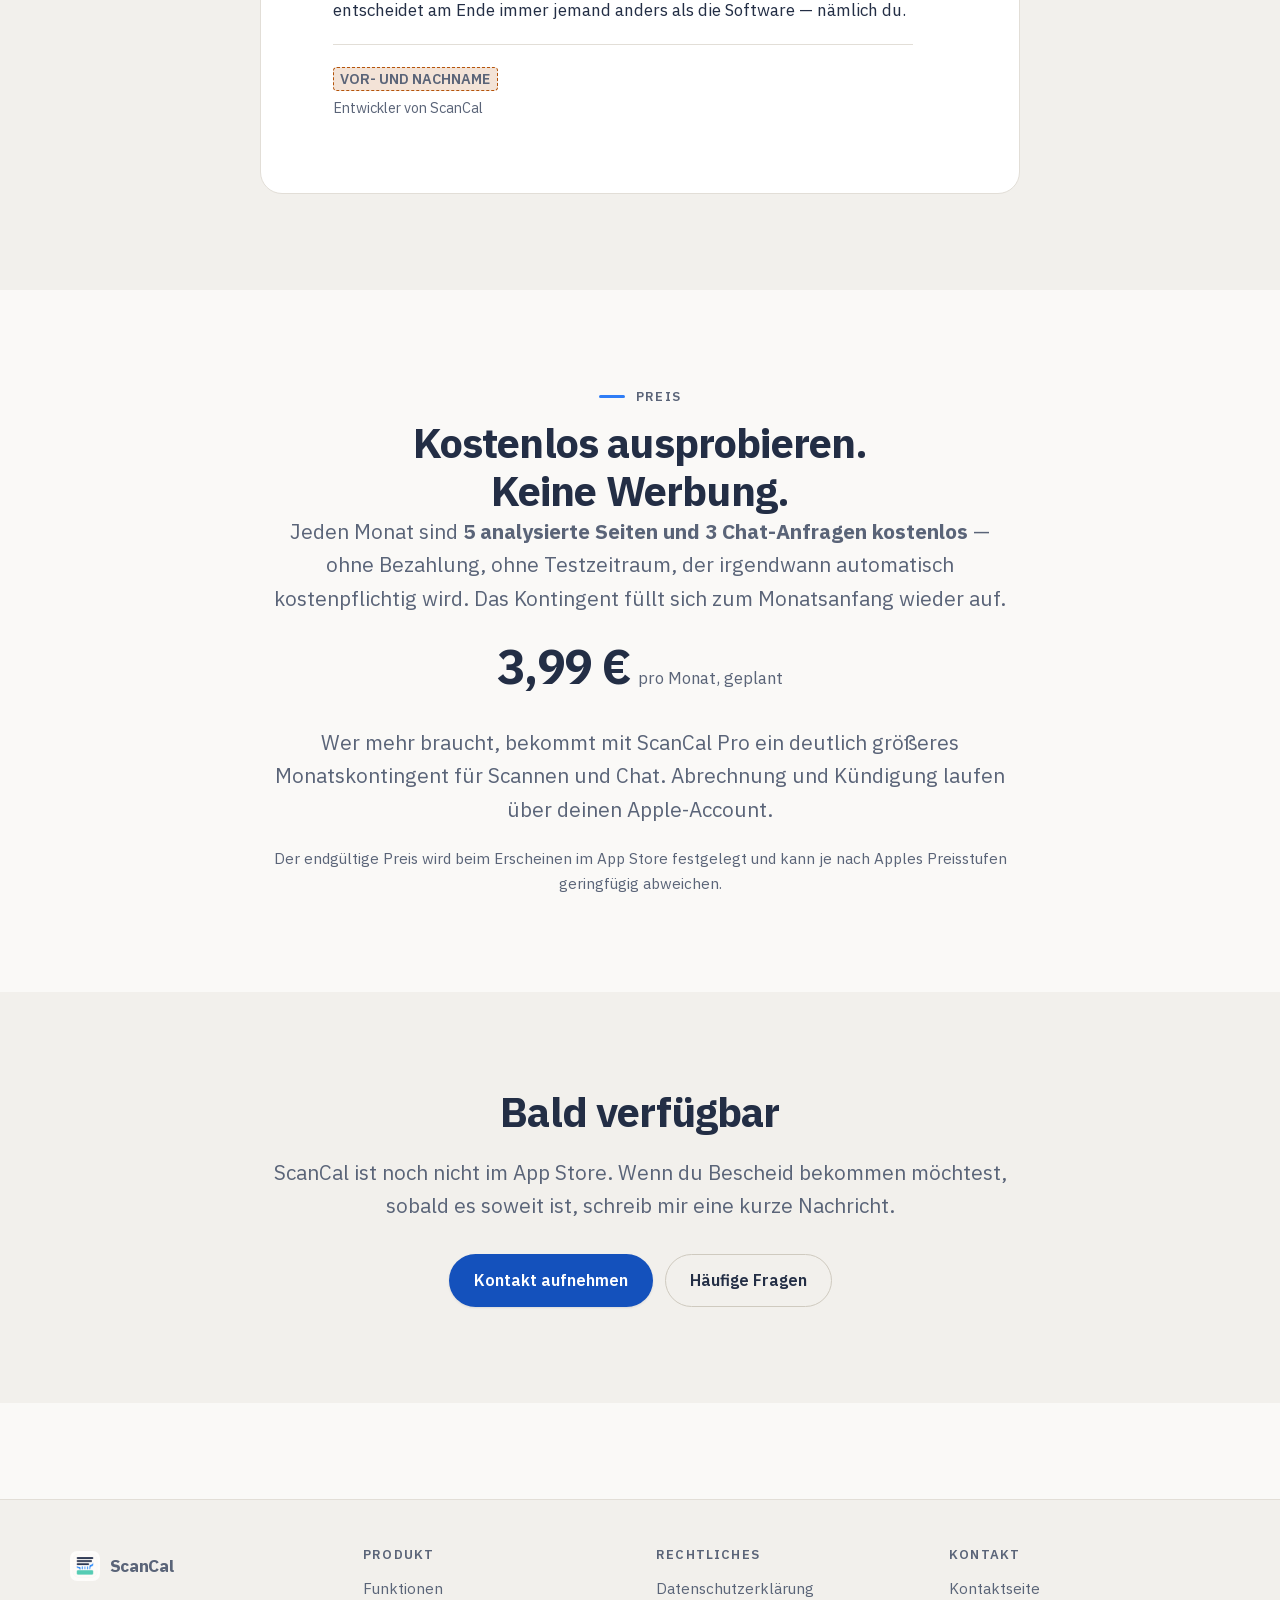
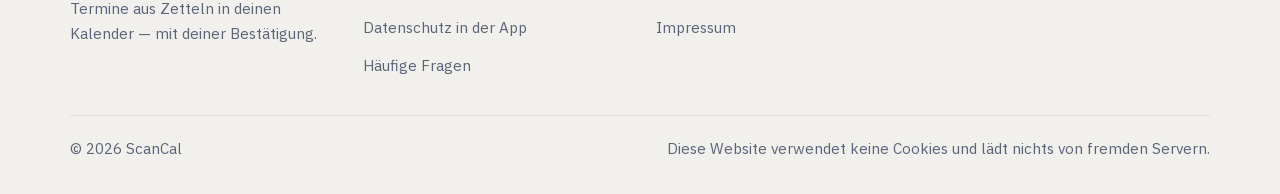
==== commit abed1fa9: "Gratis-Tarif und Löschung beschrieben Co-Authored-By: Claude Fable 5 <noreply@anthropic.com>" ====
--- a/index.html
+++ b/index.html
@@ -298,15 +298,20 @@
   <section class="section">
     <div class="wrap wrap--narrow" style="text-align: center;">
       <p class="eyebrow" style="justify-content: center;">Preis</p>
-      <h2>Ein Abo. Keine Werbung.</h2>
+      <h2>Kostenlos ausprobieren. Keine Werbung.</h2>
+      <p class="lede" style="margin-inline: auto;">
+        Jeden Monat sind <strong>5 analysierte Seiten und 3 Chat-Anfragen kostenlos</strong> —
+        ohne Bezahlung, ohne Testzeitraum, der irgendwann automatisch kostenpflichtig wird.
+        Das Kontingent füllt sich zum Monatsanfang wieder auf.
+      </p>
       <div class="price" style="justify-content: center;">
         <span class="price__amount">3,99&nbsp;€</span>
         <span class="price__period">pro Monat, geplant</span>
       </div>
       <p class="lede" style="margin-inline: auto;">
-        Scannen und Chat sind im Abo enthalten. Prüfen, Einstellungen und die
-        Aboverwaltung bleiben auch ohne aktives Abo erreichbar. Abrechnung und Kündigung
-        laufen über deinen Apple-Account.
+        Wer mehr braucht, bekommt mit ScanCal&nbsp;Pro ein deutlich größeres
+        Monatskontingent für Scannen und Chat. Abrechnung und Kündigung laufen über deinen
+        Apple-Account.
       </p>
       <p style="margin-top: var(--space-sm); color: var(--ink-soft); font-size: 0.95rem;">
         Der endgültige Preis wird beim Erscheinen im App&nbsp;Store festgelegt und kann
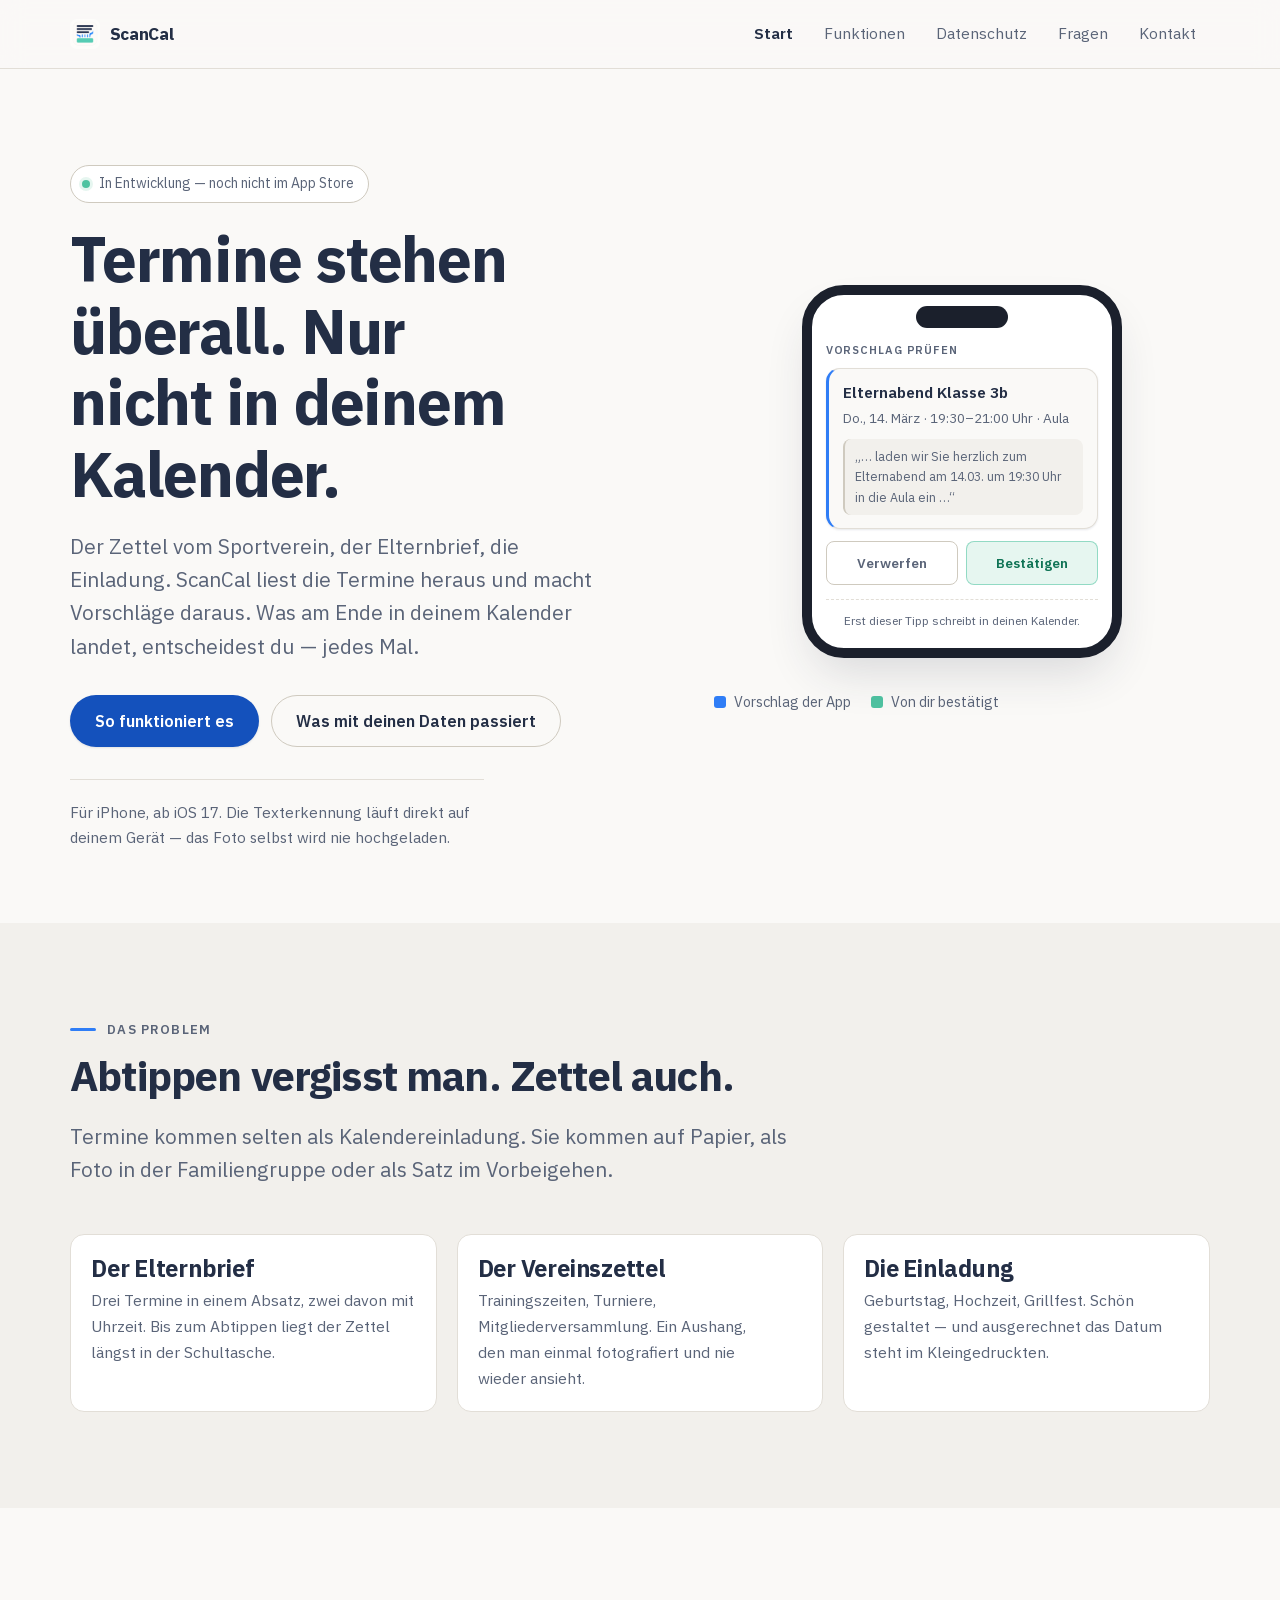
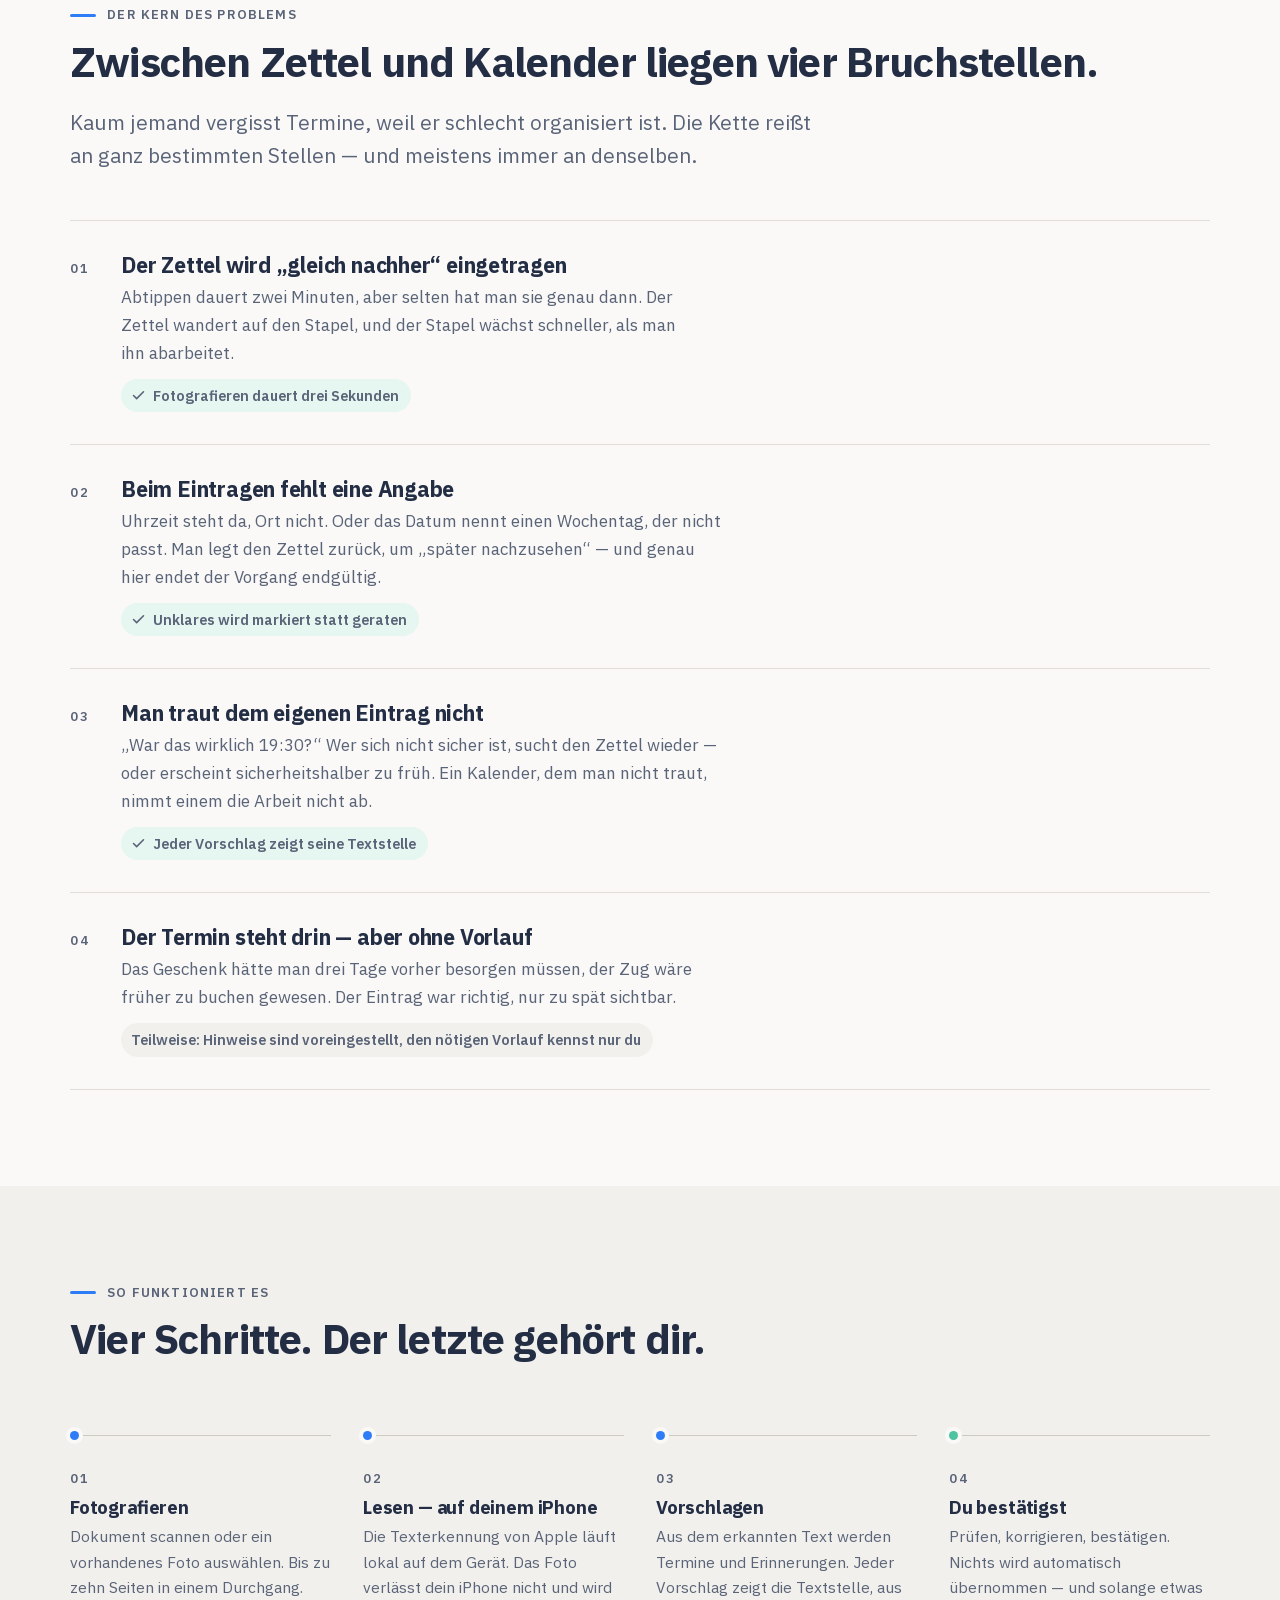
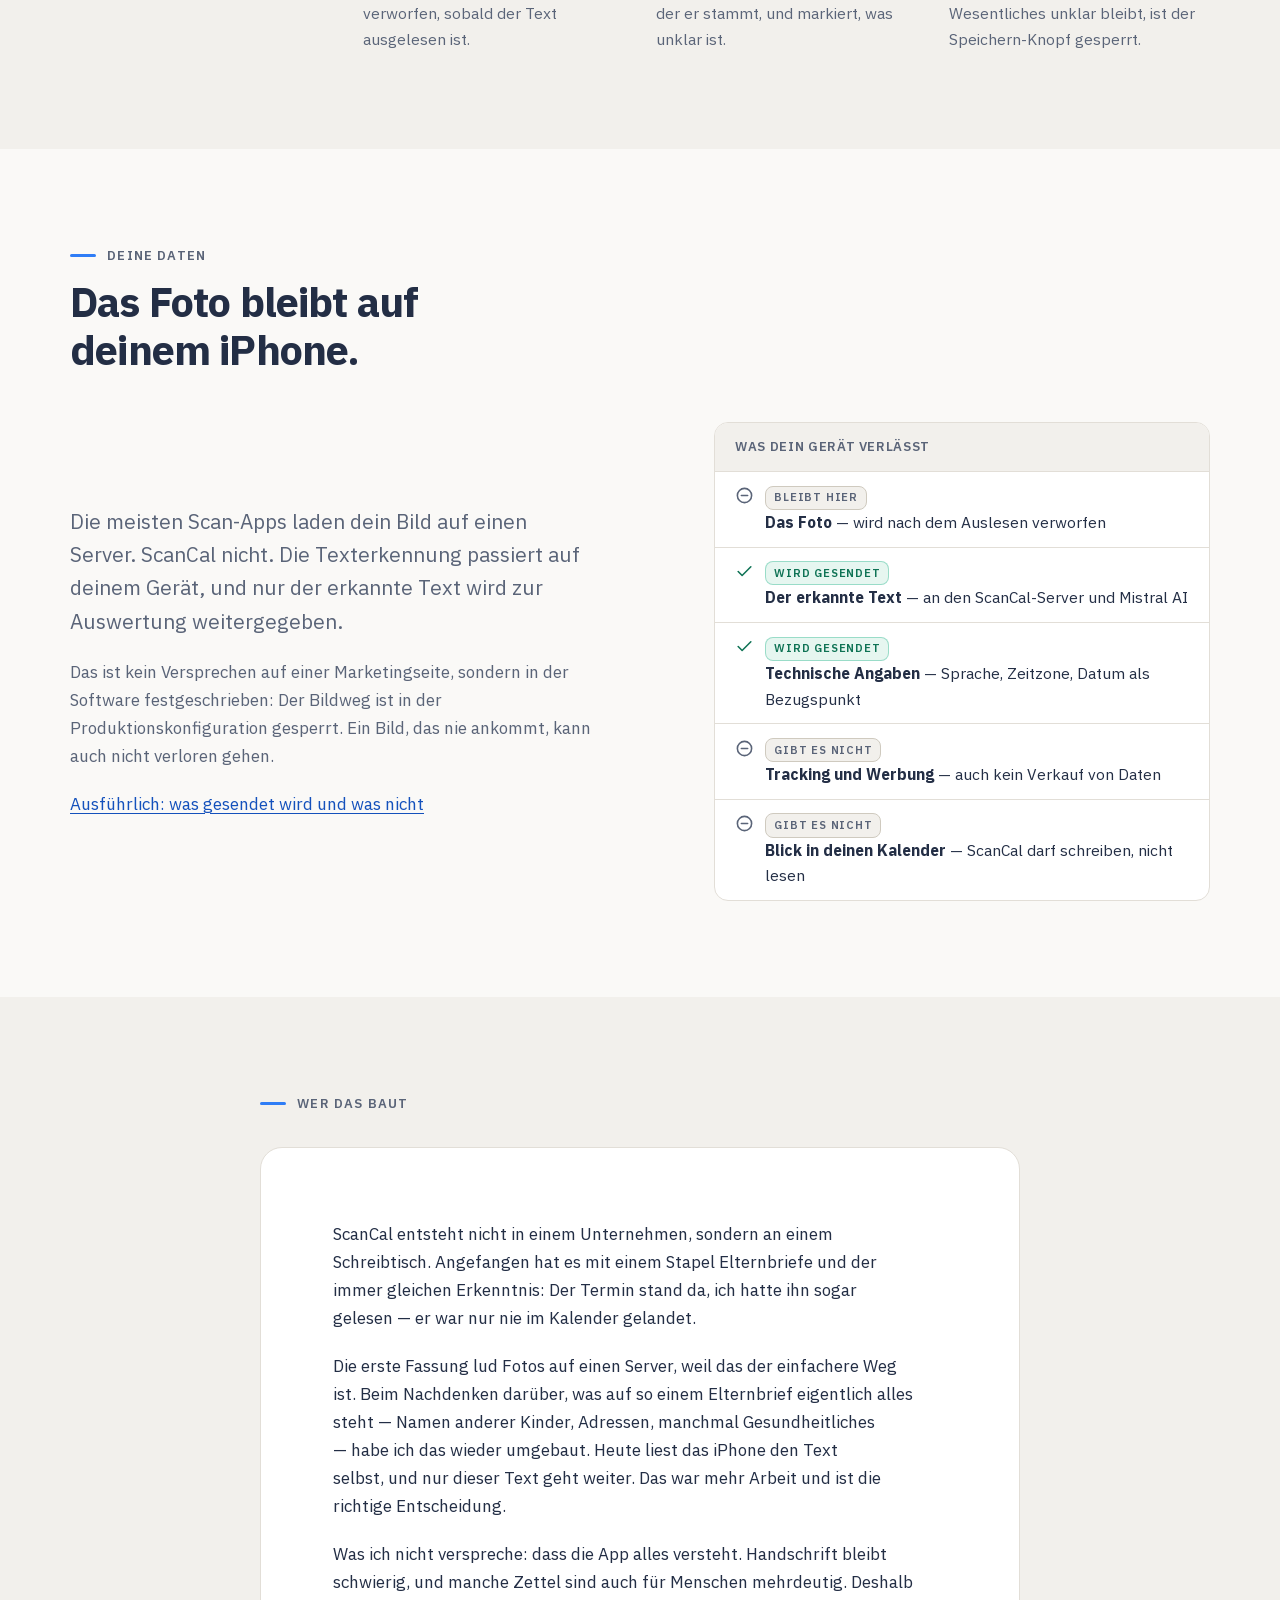
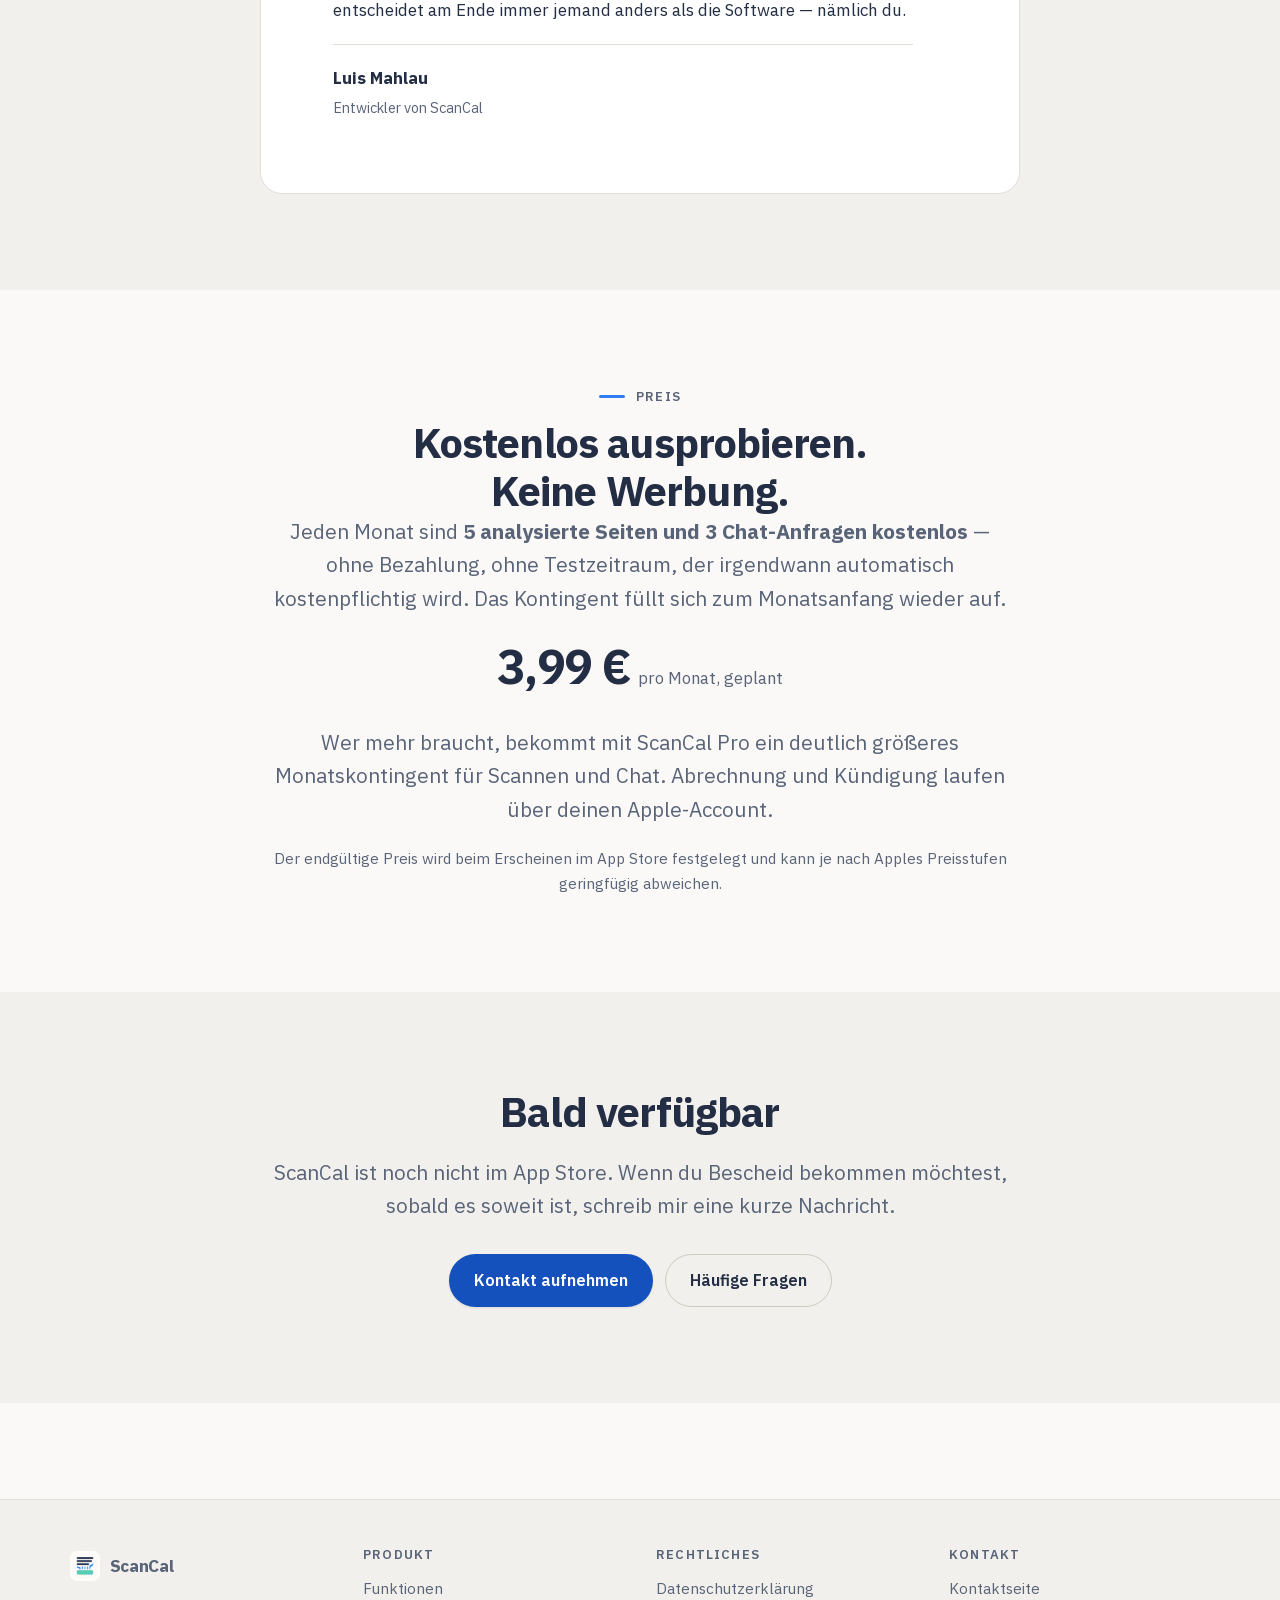
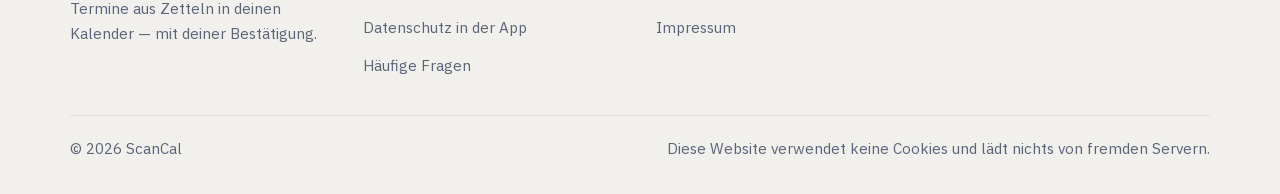
==== commit d9750319: "Impressum und Kontakt Co-Authored-By: Claude Opus 5.5 <noreply@anthropic.com>" ====
--- a/index.html
+++ b/index.html
@@ -287,7 +287,7 @@
           entscheidet am Ende immer jemand anders als die Software — nämlich du.
         </p>
         <p class="note__sign">
-          <strong><span class="ph">VOR- UND NACHNAME</span></strong>
+          <strong>Luis Mahlau</strong>
           <span>Entwickler von ScanCal</span>
         </p>
       </div>
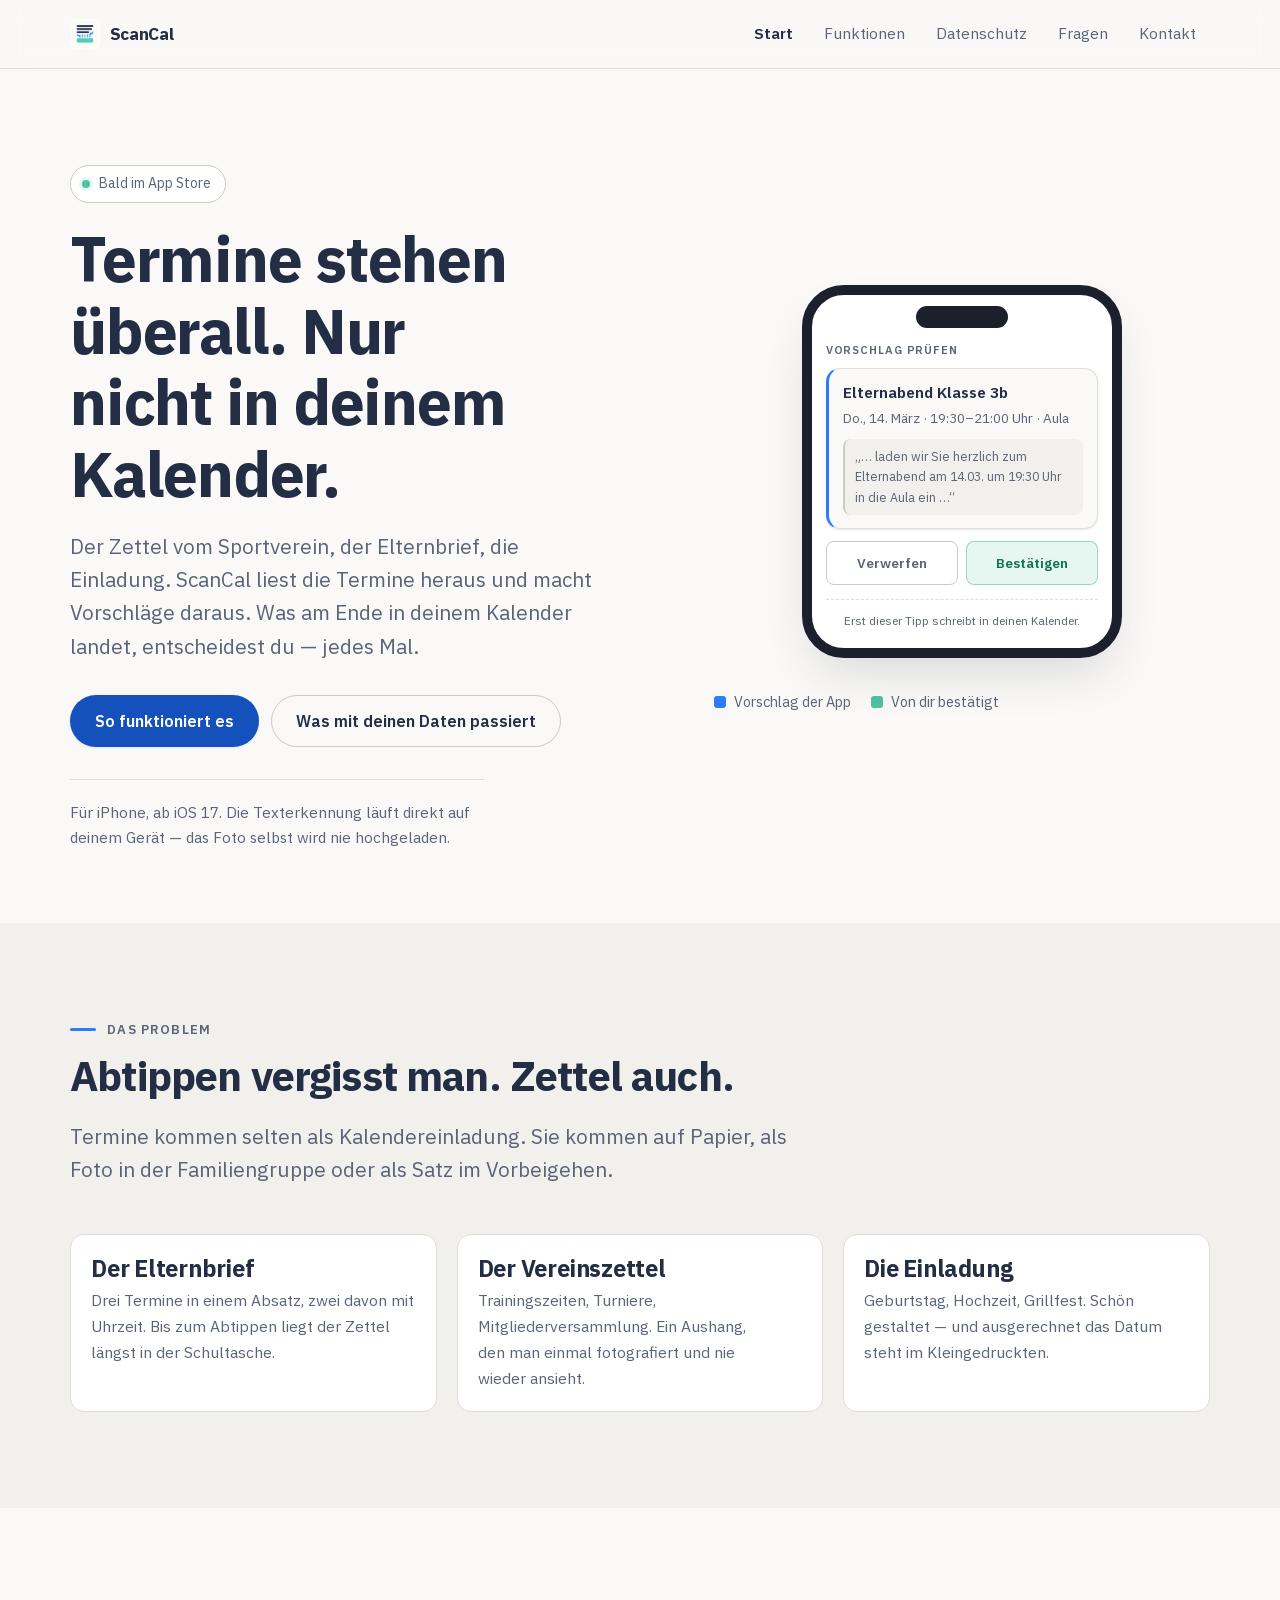
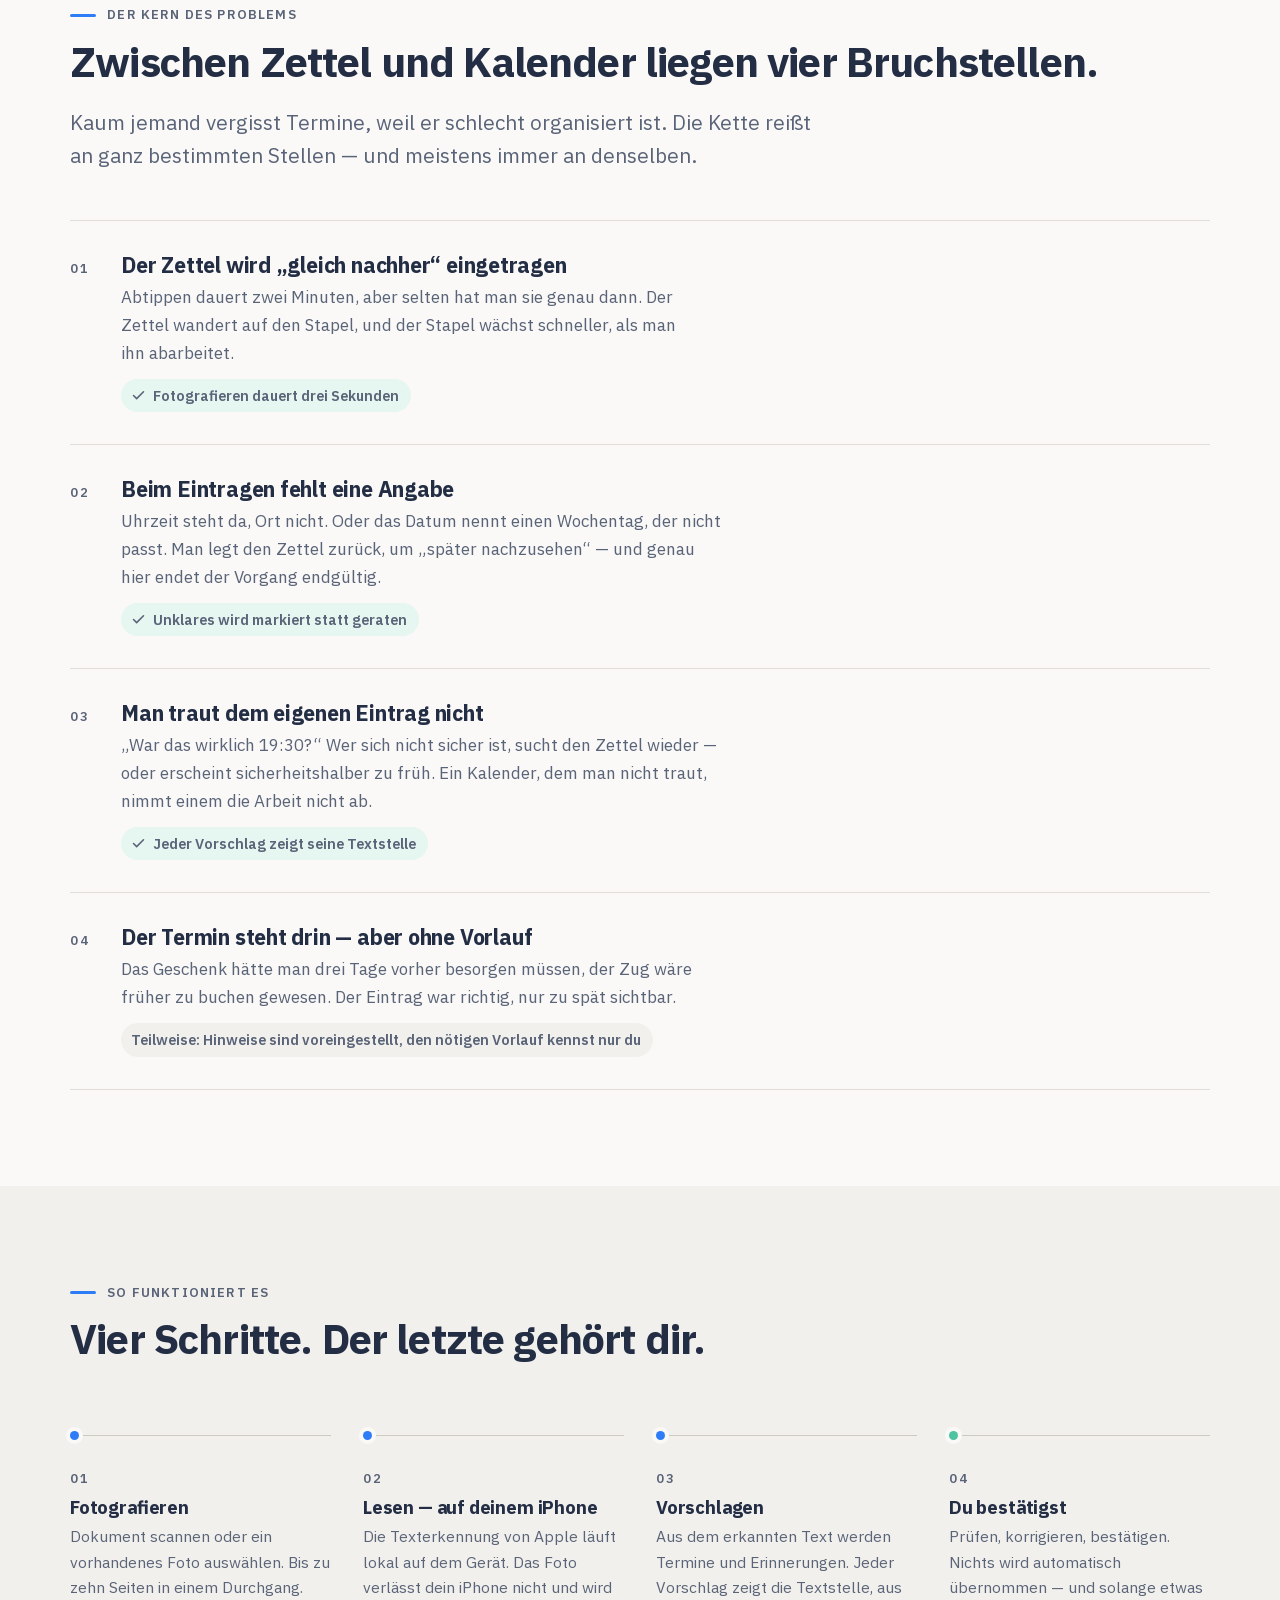
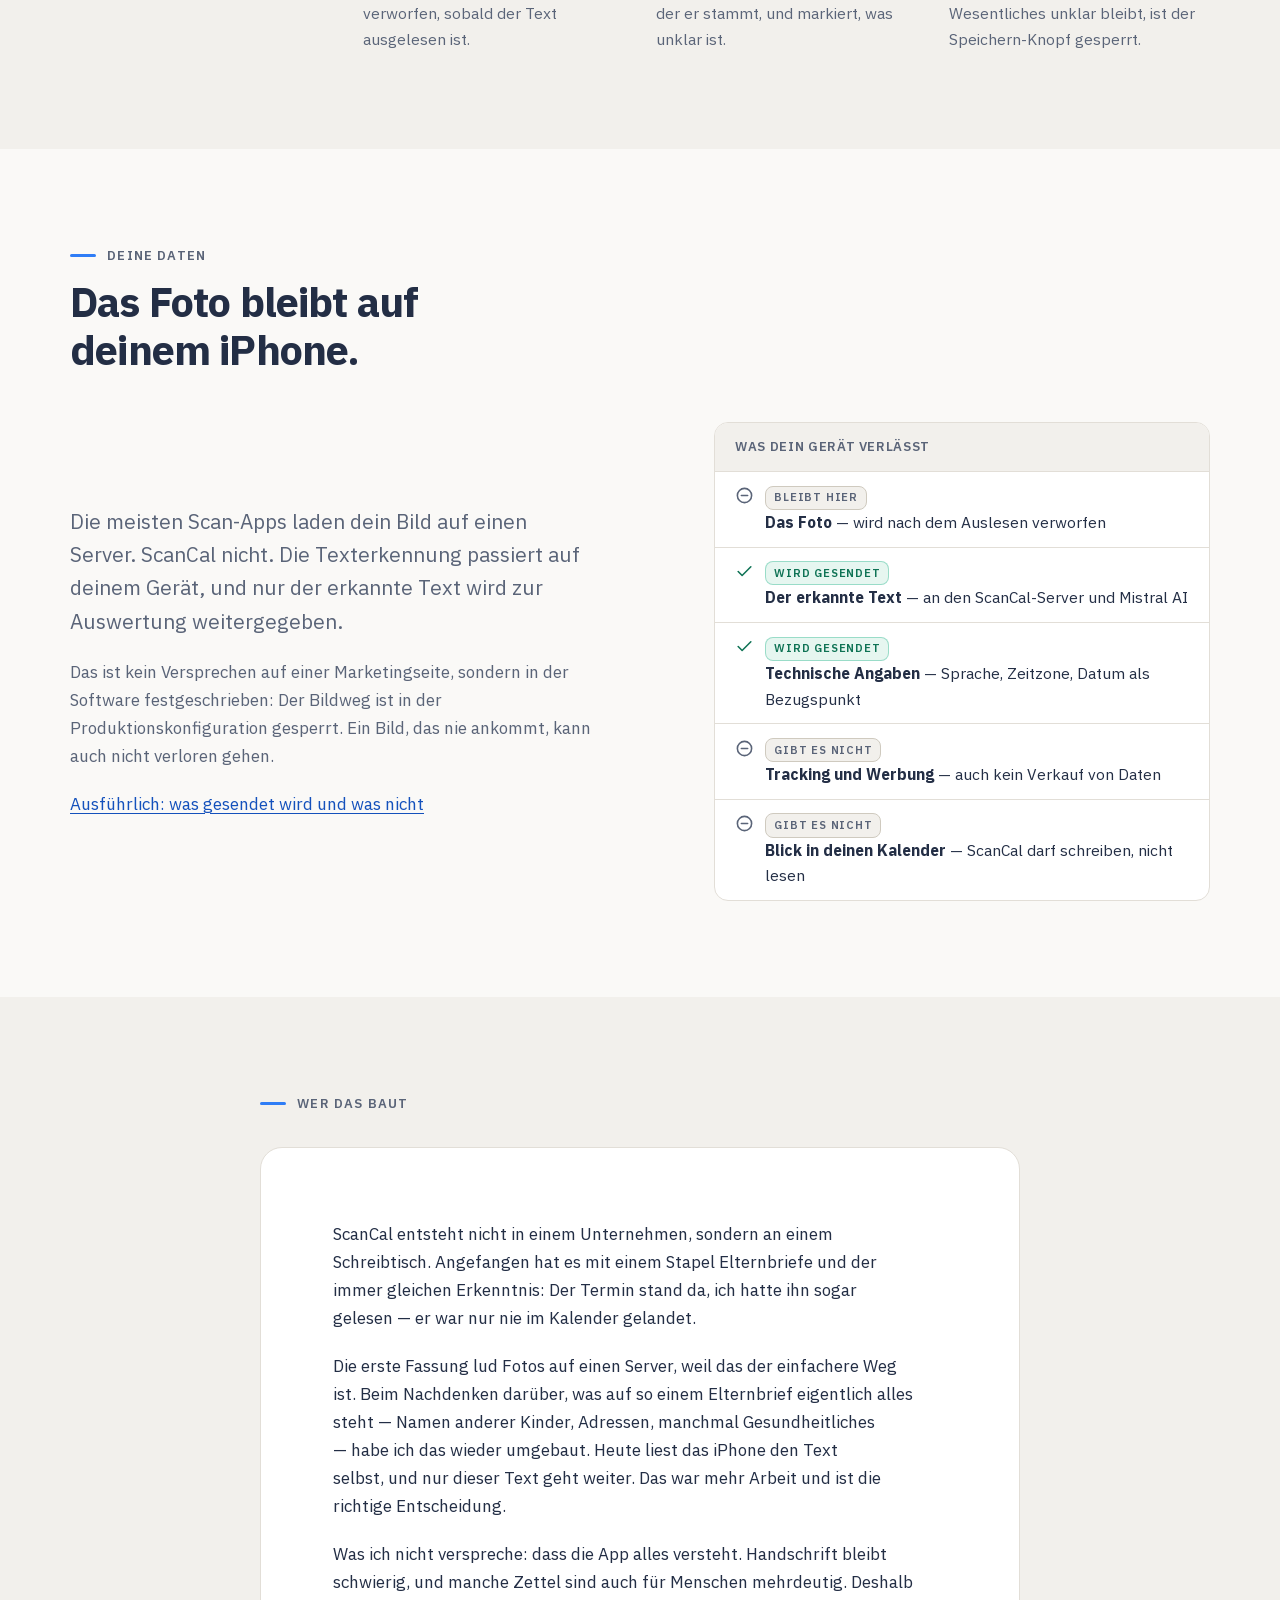
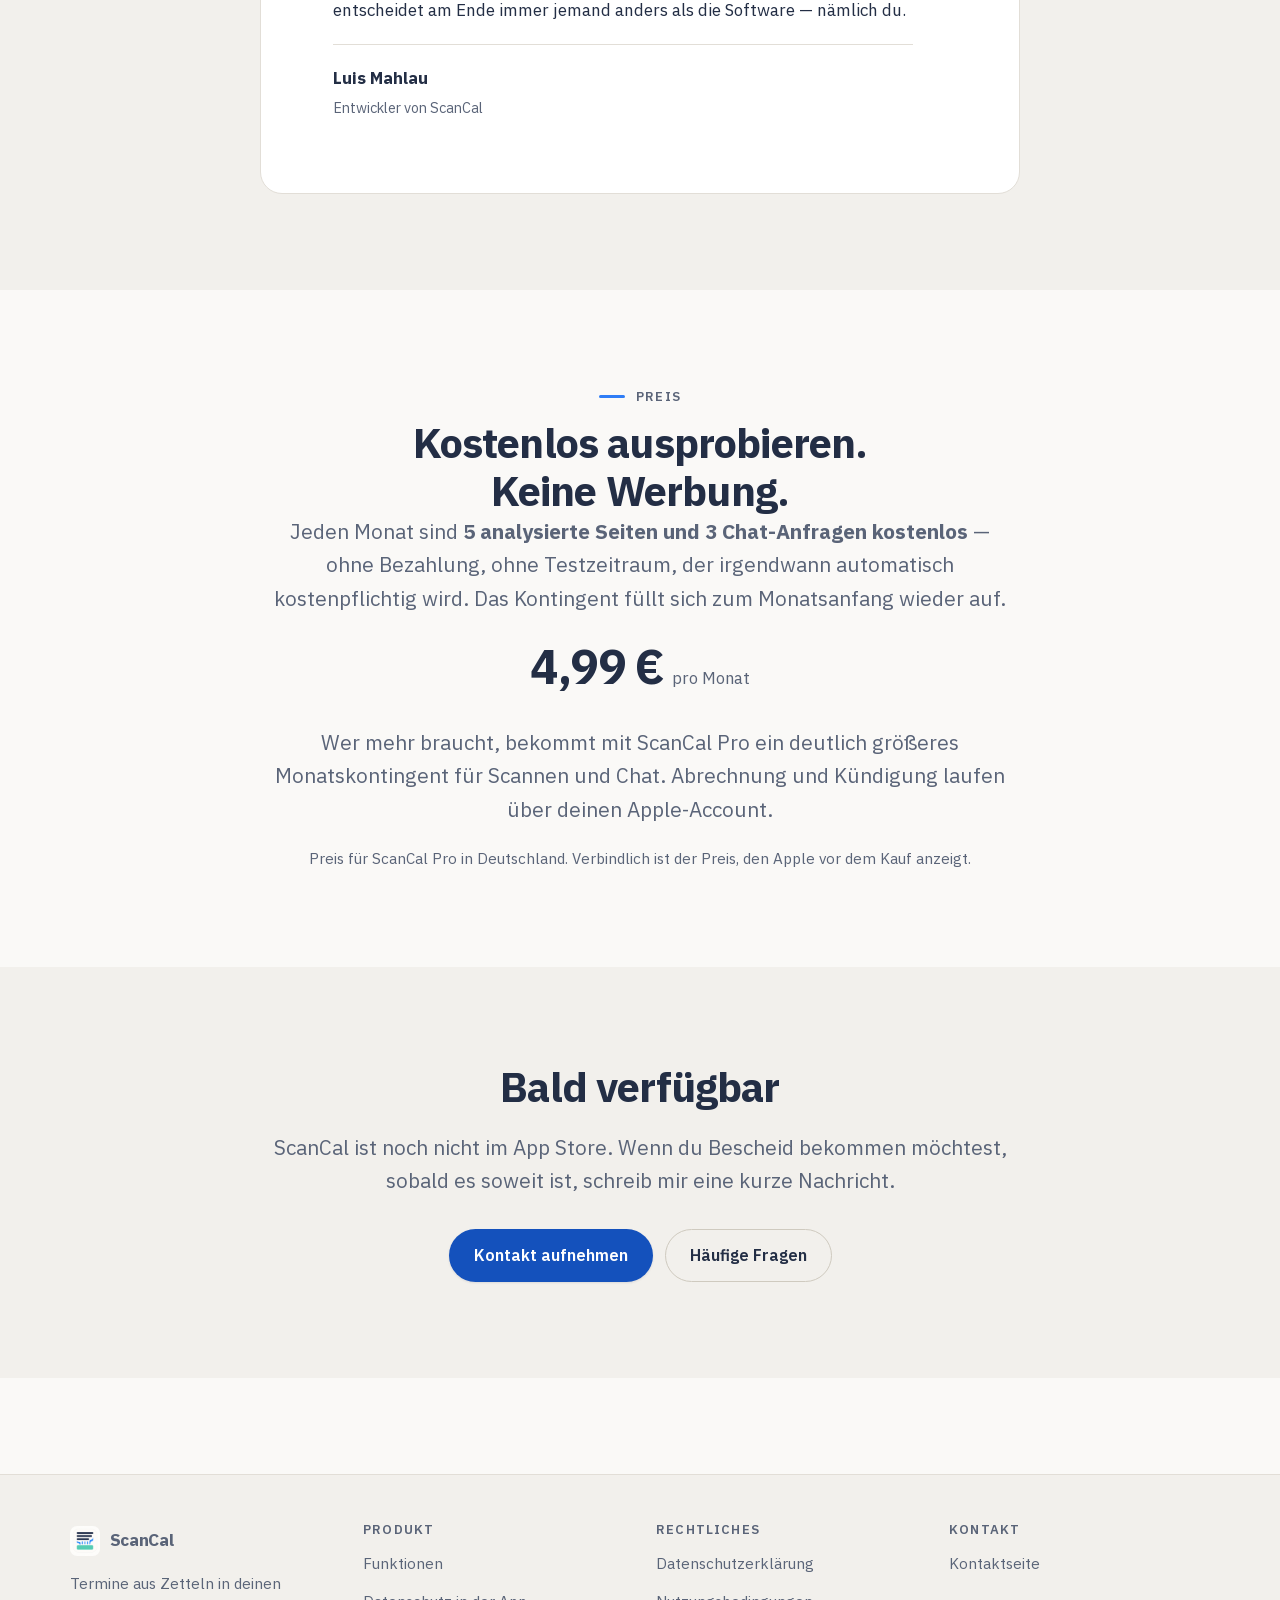
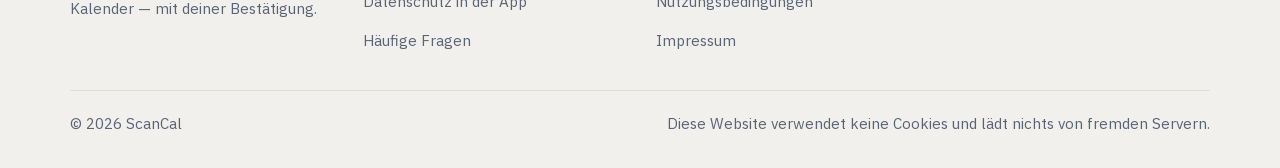
==== commit ea19daa6: "Datenschutzerklärung und Nutzungsbedingungen, Preis 4,99 € - Datenschutzerklärung Fassung 1.0 (Deuts" ====
--- a/index.html
+++ b/index.html
@@ -51,7 +51,7 @@
   <section class="hero">
     <div class="wrap hero__grid">
       <div>
-        <p class="status"><span class="status__dot"></span> In Entwicklung — noch nicht im App&nbsp;Store</p>
+        <p class="status"><span class="status__dot"></span> Bald im App&nbsp;Store</p>
         <h1>Termine stehen überall. Nur nicht in deinem Kalender.</h1>
         <p class="lede">
           Der Zettel vom Sportverein, der Elternbrief, die Einladung. ScanCal liest die
@@ -305,8 +305,8 @@
         Das Kontingent füllt sich zum Monatsanfang wieder auf.
       </p>
       <div class="price" style="justify-content: center;">
-        <span class="price__amount">3,99&nbsp;€</span>
-        <span class="price__period">pro Monat, geplant</span>
+        <span class="price__amount">4,99&nbsp;€</span>
+        <span class="price__period">pro Monat</span>
       </div>
       <p class="lede" style="margin-inline: auto;">
         Wer mehr braucht, bekommt mit ScanCal&nbsp;Pro ein deutlich größeres
@@ -314,8 +314,8 @@
         Apple-Account.
       </p>
       <p style="margin-top: var(--space-sm); color: var(--ink-soft); font-size: 0.95rem;">
-        Der endgültige Preis wird beim Erscheinen im App&nbsp;Store festgelegt und kann
-        je nach Apples Preisstufen geringfügig abweichen.
+        Preis für ScanCal&nbsp;Pro in Deutschland. Verbindlich ist der Preis, den Apple
+        vor dem Kauf anzeigt.
       </p>
     </div>
   </section>
@@ -361,6 +361,7 @@
         <h2>Rechtliches</h2>
         <ul>
           <li><a href="datenschutz.html">Datenschutzerklärung</a></li>
+          <li><a href="nutzungsbedingungen.html">Nutzungsbedingungen</a></li>
           <li><a href="impressum.html">Impressum</a></li>
         </ul>
       </div>
--- a/assets/css/style.css
+++ b/assets/css/style.css
@@ -780,7 +780,7 @@
 }
 .faq details > div > * + * { margin-top: var(--space-xs); }
 
-/* --- Hinweisblock (Platzhalter, rechtliche Warnungen) --------------------- */
+/* --- Hinweisblock ----------------------------------------------------------- */
 .callout {
   padding: var(--space-sm);
   border: 1px solid var(--line-strong);
@@ -789,31 +789,8 @@
   background: var(--paper-raised);
   font-size: 0.975rem;
 }
-.callout--todo {
-  border-left-color: #b45309;
-  background: color-mix(in srgb, #b45309 7%, var(--paper-raised));
-}
-@media (prefers-color-scheme: dark) {
-  .callout--todo { border-left-color: #f59e0b; }
-}
 .callout strong { font-weight: 600; }
 
-/* Platzhalter, die der Betreiber noch ersetzen muss.
-   Kein `white-space: nowrap` — lange Platzhalter erzeugten sonst auf
-   schmalen Anzeigen waagerechtes Scrollen. */
-.ph {
-  padding: 0.1em 0.45em;
-  border-radius: 4px;
-  background: color-mix(in srgb, #b45309 16%, transparent);
-  border: 1px dashed #b45309;
-  font-weight: 600;
-  font-size: 0.95em;
-  overflow-wrap: anywhere;
-  hyphens: auto;
-}
-@media (prefers-color-scheme: dark) {
-  .ph { border-color: #f59e0b; background: color-mix(in srgb, #f59e0b 20%, transparent); }
-}
 
 /* --- Rechtstexte ---------------------------------------------------------- */
 .legal { max-width: var(--measure); }
@@ -824,6 +801,50 @@
 .legal li + li { margin-top: 0.4rem; }
 .legal strong { color: var(--ink); font-weight: 600; }
 .legal address { font-style: normal; }
+/* Lange Adressen und Kennungen (URLs, Endpunkte) brechen statt zu überlaufen. */
+.legal { overflow-wrap: break-word; }
+.legal h4 { margin-top: var(--space-md); font-size: 1.1rem; }
+.legal .callout { margin-top: var(--space-sm); }
+.legal .callout p:first-child { margin-top: 0; }
+
+/* Sprachumschalter oben auf zweisprachigen Rechtsseiten. Echte Sprungmarken,
+   kein Skript: Die Seite bleibt ohne JavaScript vollständig nutzbar. */
+.lang-switch {
+  display: flex;
+  flex-wrap: wrap;
+  gap: var(--space-2xs);
+  margin-top: var(--space-sm);
+}
+.lang-switch a {
+  display: inline-flex;
+  align-items: center;
+  min-height: 44px;
+  padding: 0.35rem 1rem;
+  border: 1px solid var(--line-strong);
+  border-radius: var(--radius-full);
+  color: var(--ink);
+  font-weight: 600;
+  font-size: 0.95rem;
+  text-decoration: none;
+}
+.lang-switch a:hover { background: var(--paper-sunken); }
+.lang-switch a[aria-current="true"] {
+  background: var(--ink);
+  border-color: var(--ink);
+  color: var(--paper);
+}
+
+/* Zweite Sprachfassung unter der ersten: Titel als h2, Abschnitte als h3,
+   Unterabschnitte als h4 — optisch so groß wie in der ersten Fassung. */
+.legal-part--second {
+  margin-top: var(--space-xl);
+  padding-top: var(--space-lg);
+  border-top: 1px solid var(--line);
+}
+.legal .legal-part__title { margin-top: 0; font-size: clamp(1.75rem, 1.2rem + 2.2vw, 2.6rem); }
+.legal .legal-part--second h3 { margin-top: var(--space-lg); font-size: clamp(1.35rem, 1.15rem + 0.8vw, 1.7rem); }
+.legal .legal-part--second h4 { margin-top: var(--space-md); font-size: 1.1rem; }
+.legal .legal-meta { margin-top: var(--space-sm); color: var(--ink-soft); }
 /* Kontaktadresse: eigenständiges Bedienelement, deshalb großzügig */
 .contact-mail {
   display: inline-flex;
